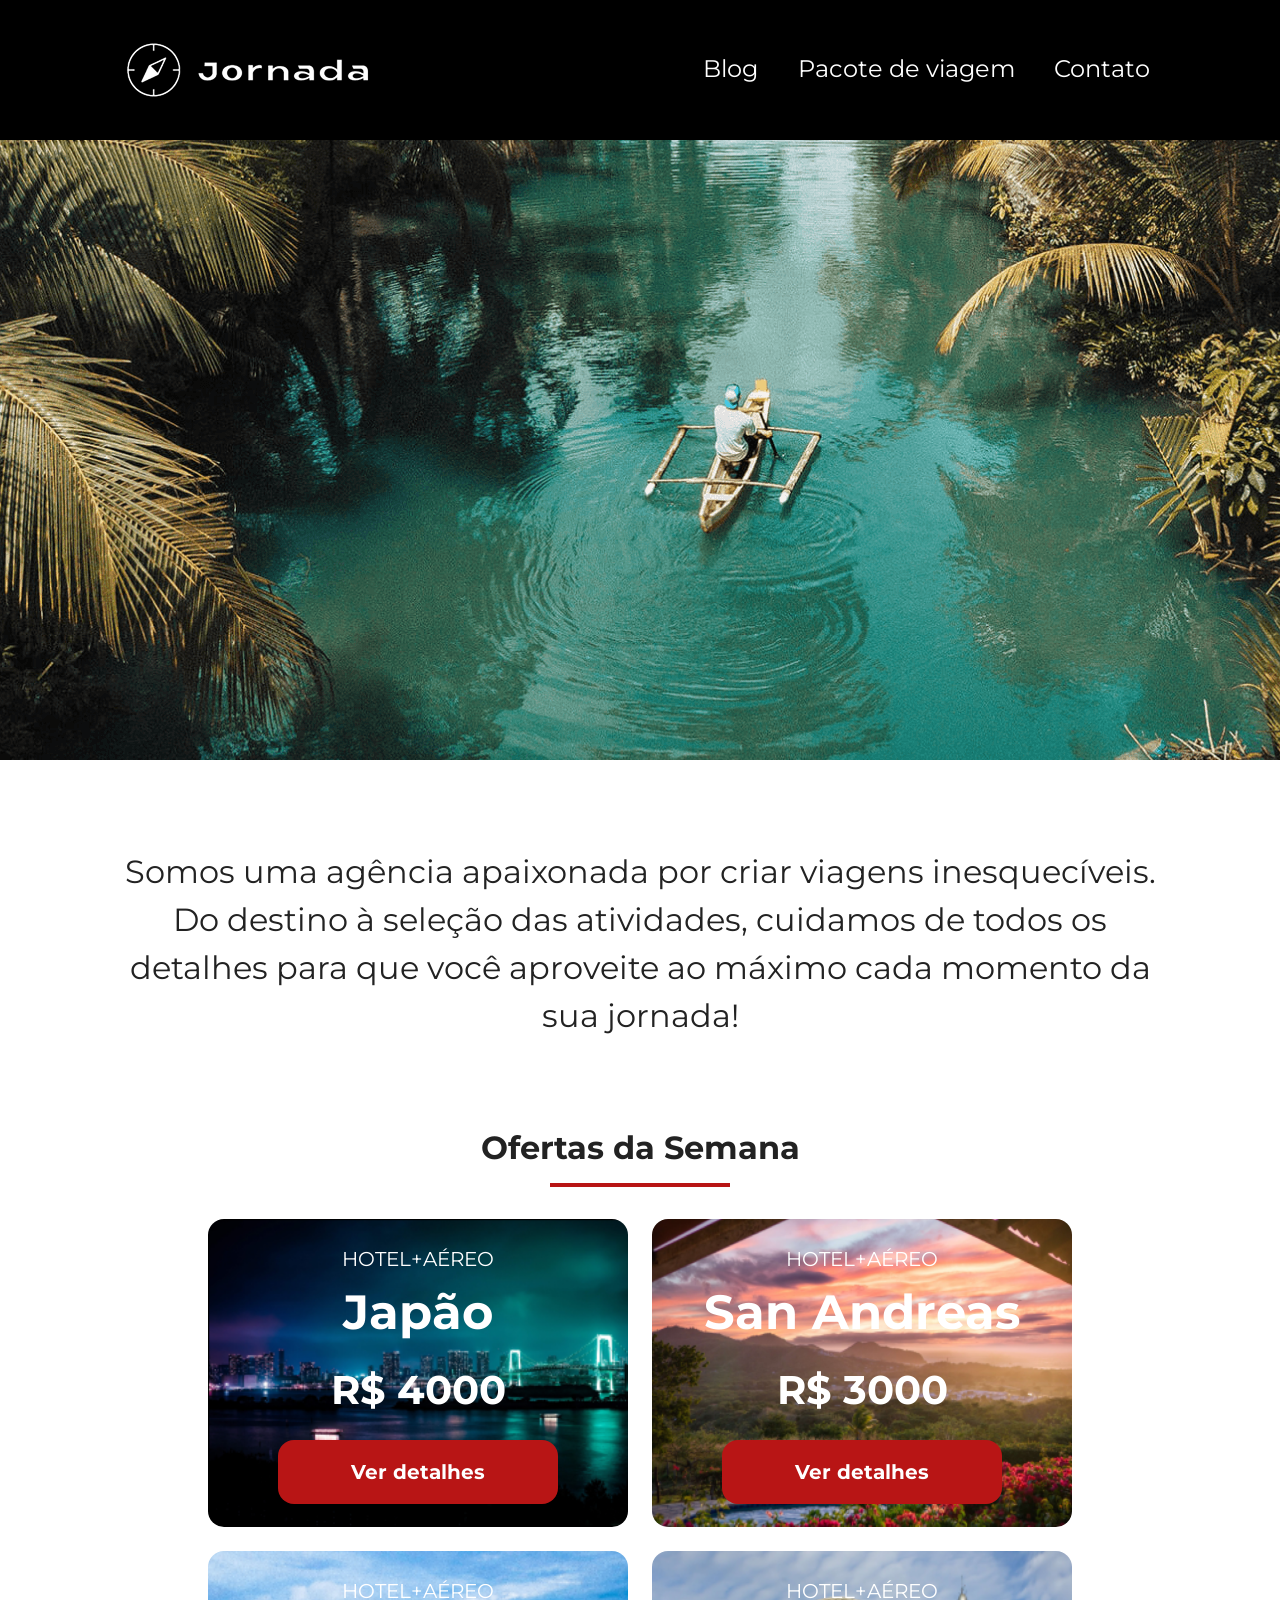
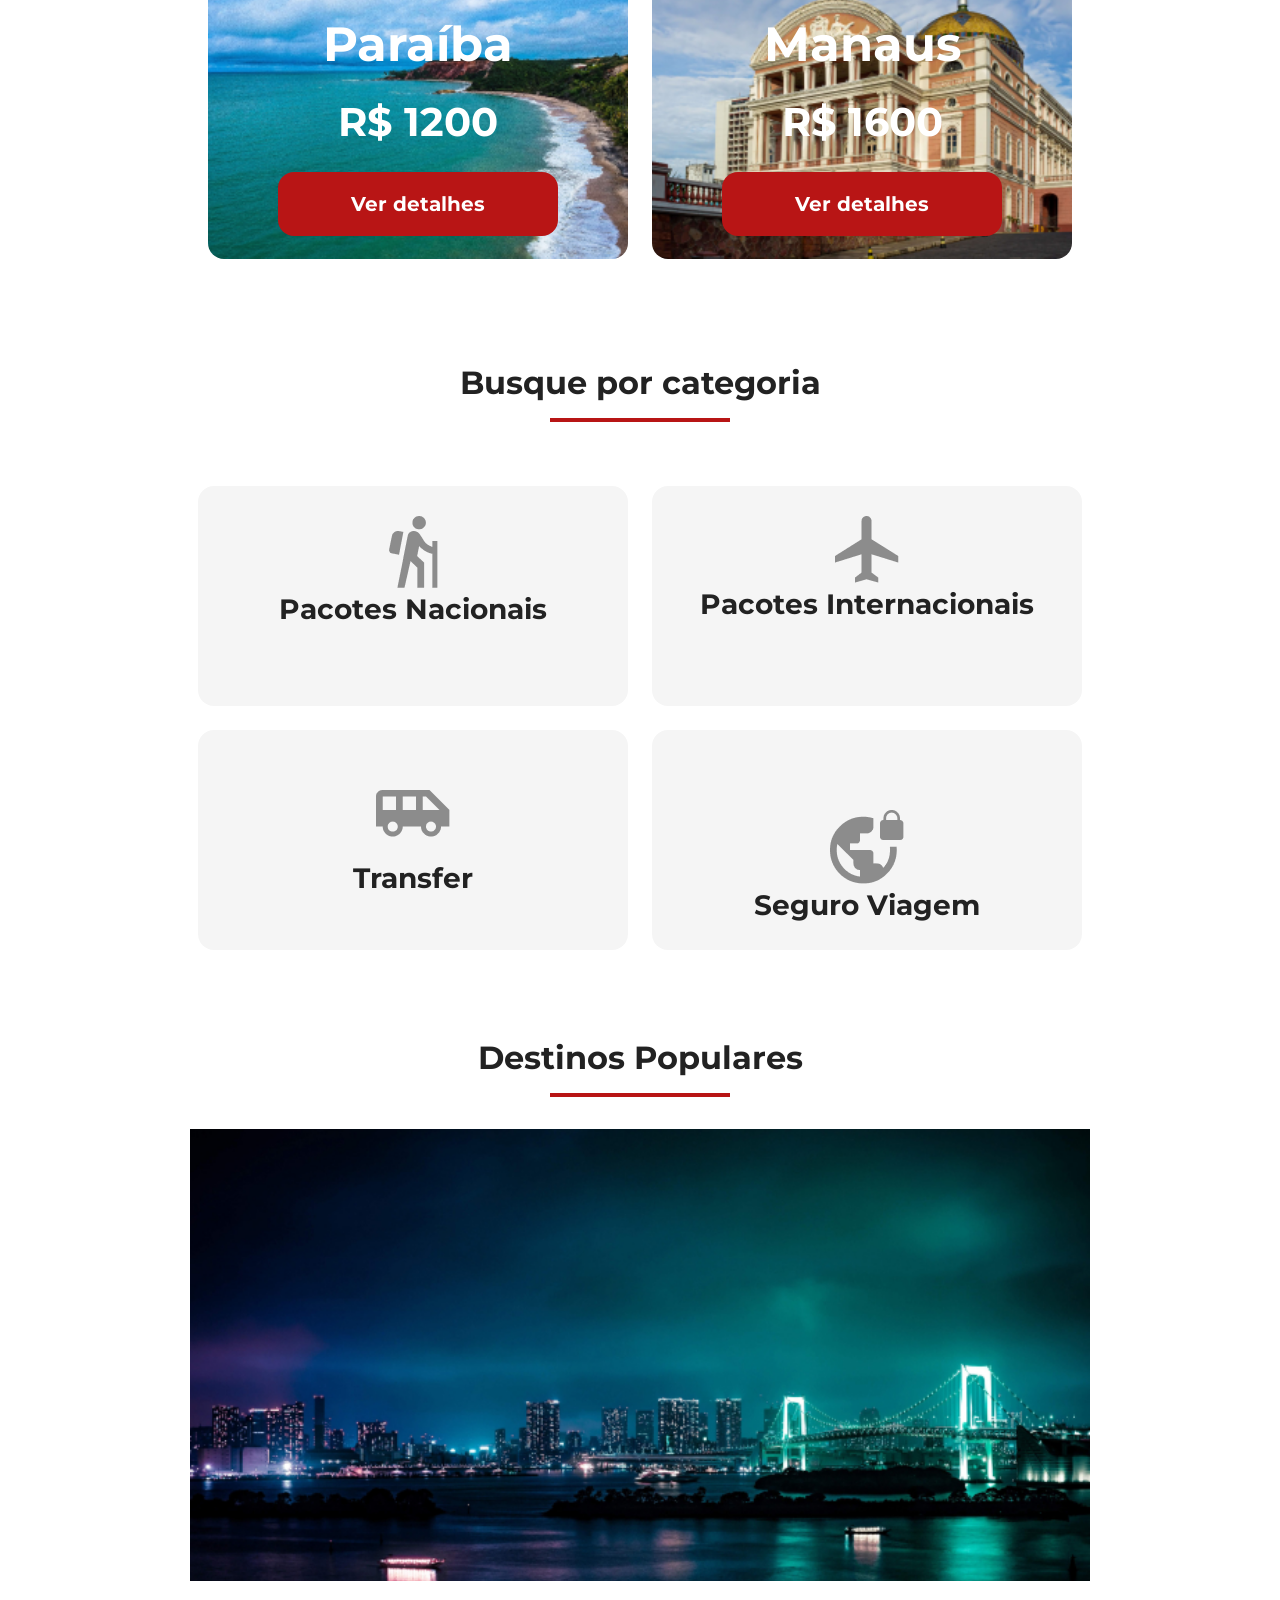
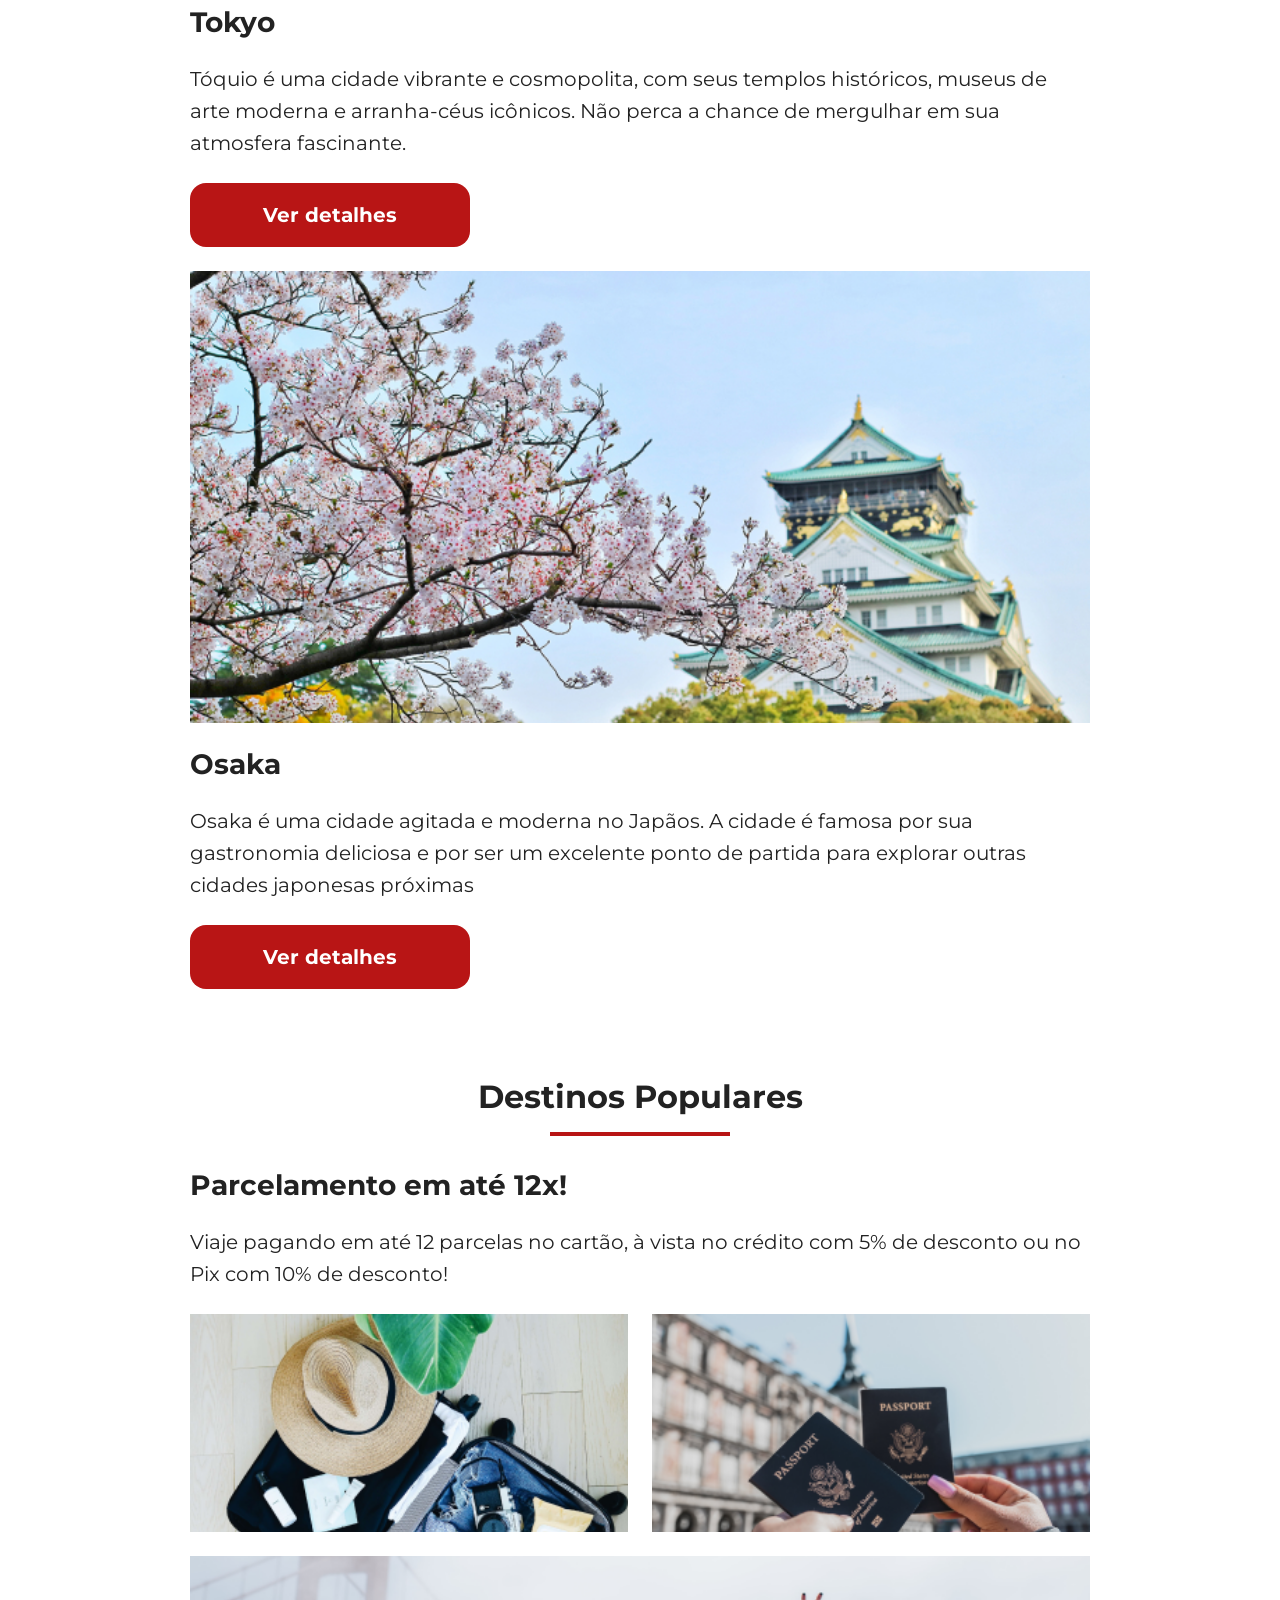
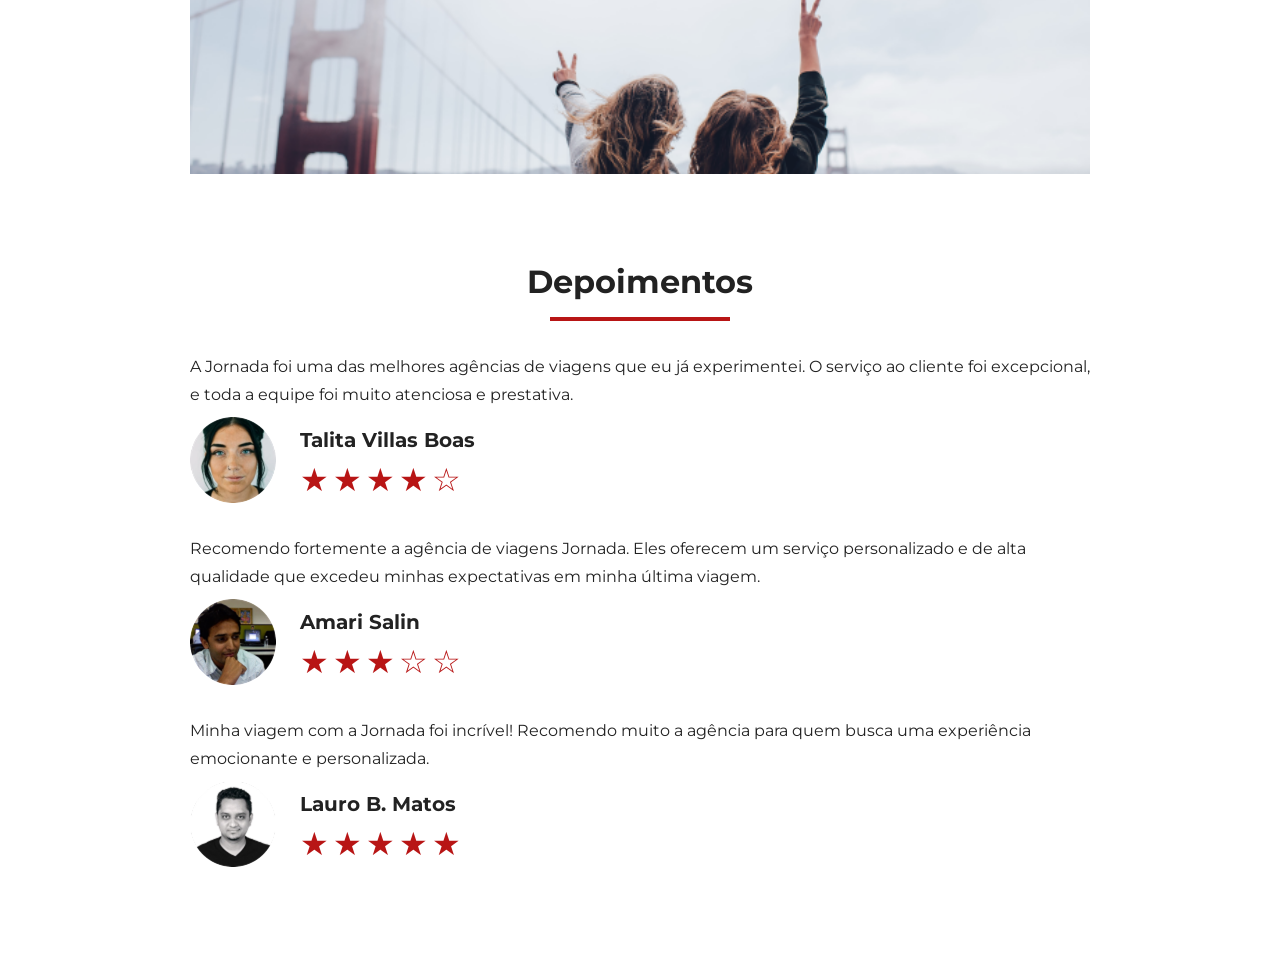
==== index.html @ f825db30 "Adiona estilos do depoimento no mobile" ====
<!doctype html>
<html lang="pt-BR">
  <head>
    <meta charset="UTF-8" />
    <meta name="viewport" content="width=device-width, initial-scale=1.0" />
    <link rel="stylesheet" href="./css/style.css" />
    <title>Jornada Viagens</title>
  </head>
  <body>
    <header class="main-header">
      <a class="logo" href="index.html" title="Voltar para pagina inicial">
        <img
          class="img-mobile"
          src="img/bussula_jornada_branca.png"
          alt="Bussula do logo Jornada Viagens na cor branca"
        />
        <img
          class="img-desktop"
          src="img/bussula-texto-jornada-branco.png"
          alt="Bussula do logo Jornada Viagens na cor branca"
        />
      </a>
      <div class="navigation-menu">
        <label for="menu">
          <img src="img/menu.png" alt="Menu" />
        </label>
        <input type="checkbox" id="menu" hidden />
        <nav>
          <ul class="list-links">
            <li>
              <a href="blog.html" target="_blank" title="Acessar Blog">Blog</a>
            </li>
            <li>
              <a
                href="pacotes.html"
                target="_blank"
                title="Acessar Pacotes de viagem"
                >Pacote de viagem</a
              >
            </li>
            <li>
              <a href="contato.html" target="_blank" title="Acessar Contato"
                >Contato</a
              >
            </li>
          </ul>
        </nav>
      </div>
    </header>
    <section class="hero">
      <div class="hero-img"></div>
      <h2>
        Somos uma agência apaixonada por criar viagens inesquecíveis. Do destino
        à seleção das atividades, cuidamos de todos os detalhes para que você
        aproveite ao máximo cada momento da sua jornada!
      </h2>
    </section>
    <section class="offers">
      <div class="section-title">
        <h2>Ofertas da Semana</h2>
        <hr />
      </div>
      <div class="offers-cards">
        <article class="card japao">
          <header>
            <p class="content-text">HOTEL+AÉREO</p>
            <h3 class="content-title">
              Japão <br />
              <span>R$ 4000</span>
            </h3>
          </header>
          <footer>
            <a href="#" class="button">Ver detalhes</a>
          </footer>
        </article>
        <article class="card san-andreas">
          <header>
            <p class="content-text">HOTEL+AÉREO</p>
            <h3 class="content-title">
              San Andreas <br />
              <span>R$ 3000</span>
            </h3>
          </header>
          <footer>
            <a href="#" class="button">Ver detalhes</a>
          </footer>
        </article>
        <article class="card paraiba">
          <header>
            <p class="content-text">HOTEL+AÉREO</p>
            <h3 class="content-title">
              Paraíba <br />
              <span>R$ 1200</span>
            </h3>
          </header>
          <footer>
            <a href="#" class="button">Ver detalhes</a>
          </footer>
        </article>
        <article class="card manaus">
          <header>
            <p class="content-text">HOTEL+AÉREO</p>
            <h3 class="content-title">
              Manaus <br />
              <span>R$ 1600</span>
            </h3>
          </header>
          <footer>
            <a href="#" class="button">Ver detalhes</a>
          </footer>
        </article>
      </div>
    </section>
    <section class="search-cards">
      <div class="section-title">
        <h2>Busque por categoria</h2>
        <hr />
      </div>
      <div class="categories-cards">
        <a
          class="card"
          href="#"
          target="_blank"
          title="Busque pela categoria Pacotes Nacionais"
        >
          <img
            src="img/icone-pacotes-nacionais.png"
            alt="Icone cinza representando uma pessoa fazendo tracking"
          />
          <h3 class="content-title">Pacotes Nacionais</h3>
        </a>
        <a
          class="card"
          href="#"
          target="_blank"
          title="Busque pela categoria Pacotes Internacionais"
        >
          <img
            src="img/icone-pacotes-internacionais.png"
            alt="Icone cinza representando um avião"
          />
          <h3 class="content-title">Pacotes Internacionais</h3>
        </a>
        <a
          class="card single-line transfer"
          href="#"
          target="_blank"
          title="Busque pela categoria transfer"
        >
          <img
            src="img/icone-transfer.png"
            alt="Icone cinza representando uma van"
          />
          <h3 class="content-title">Transfer</h3>
        </a>
        <a
          class="card single-line"
          href="#"
          target="_blank"
          title="Busque pela categoria Seguro Viagem"
        >
          <img
            src="img/icone-seguro-viagem.png"
            alt="Icone cinza representando um globo e um cadeado"
          />
          <h3 class="content-title">Seguro Viagem</h3>
        </a>
      </div>
    </section>
    <section class="popular-destiny">
      <div class="section-title">
        <h2>Destinos Populares</h2>
        <hr />
      </div>
      <div class="popular-cards">
        <article class="destiny tokyo">
          <header>
            <div class="destiny-img"></div>
            <h4 class="content-title">Tokyo</h4>
          </header>
          <p class="content-text">
            Tóquio é uma cidade vibrante e cosmopolita, com seus templos
            históricos, museus de arte moderna e arranha-céus icônicos. Não
            perca a chance de mergulhar em sua atmosfera fascinante.
          </p>
          <footer>
            <a
              href="#"
              class="button"
              target="_blank"
              title="Veja mais detalhes dp destino Tokyo"
              >Ver detalhes</a
            >
          </footer>
        </article>
        <article class="destiny osaka">
          <header>
            <div class="destiny-img"></div>
            <h4 class="content-title">Osaka</h4>
          </header>
          <p class="content-text">
            Osaka é uma cidade agitada e moderna no Japãos. A cidade é famosa
            por sua gastronomia deliciosa e por ser um excelente ponto de
            partida para explorar outras cidades japonesas próximas
          </p>
          <footer>
            <a
              href="#"
              class="button"
              target="_blank"
              title="Veja mais detalhes dp destino Osaka"
              >Ver detalhes</a
            >
          </footer>
        </article>
      </div>
    </section>
    <section class="payments">
      <div class="section-title">
        <h2>Destinos Populares</h2>
        <hr />
      </div>
      <div class="content-container">
        <div class="text-content">
          <h3 class="content-title">Parcelamento em até 12x!</h3>
          <p class="content-text">
            Viaje pagando em até 12 parcelas no cartão, à vista no crédito com
            5% de desconto ou no Pix com 10% de desconto!
          </p>
        </div>
        <div class="image-content">
          <div class="image bag"></div>
          <div class="image passaport"></div>
          <div class="image people colspan-2"></div>
        </div>
      </div>
    </section>
    <section class="testimonials">
      <div class="section-title">
        <h2>Depoimentos</h2>
        <hr />
      </div>
      <div class="testimonial-container">
        <article>
          <header>
            <p>
              A Jornada foi uma das melhores agências de viagens que eu já
              experimentei. O serviço ao cliente foi excepcional, e toda a
              equipe foi muito atenciosa e prestativa.
            </p>
          </header>
          <footer>
            <img
              src="img/avatar-talita.png"
              alt="imagem de perfil da cliente Talita Villas Boas"
            />
            <div class="profile-content">
              <h4>Talita Villas Boas</h4>
              <div class="rating">
                <span class="star">★</span>
                <span class="star">★</span>
                <span class="star">★</span>
                <span class="star">★</span>
                <span class="star">☆</span>
              </div>
            </div>
          </footer>
        </article>
        <article>
          <header>
            <p>
              Recomendo fortemente a agência de viagens Jornada. Eles oferecem
              um serviço personalizado e de alta qualidade que excedeu minhas
              expectativas em minha última viagem.
            </p>
          </header>
          <footer>
            <img
              src="img/avatar-amari.png"
              alt="imagem de perfil da cliente Amari Salin"
            />
            <div class="profile-content">
              <h4>Amari Salin</h4>
              <div class="rating">
                <span class="star">★</span>
                <span class="star">★</span>
                <span class="star">★</span>
                <span class="star">☆</span>
                <span class="star">☆</span>
              </div>
            </div>
          </footer>
        </article>
        <article>
          <header>
            <p>
              Minha viagem com a Jornada foi incrível! Recomendo muito a agência
              para quem busca uma experiência emocionante e personalizada.
            </p>
          </header>
          <footer>
            <img
              src="img/avatar-lauro.png"
              alt="imagem de perfil da cliente Lauro B. Matos"
            />
            <div class="profile-content">
              <h4>Lauro B. Matos</h4>
              <div class="rating">
                <span class="star">★</span>
                <span class="star">★</span>
                <span class="star">★</span>
                <span class="star">★</span>
                <span class="star">★</span>
              </div>
            </div>
          </footer>
        </article>
      </div>
    </section>
  </body>
</html>
---- css/style.css ----
@import url(global.css);
@import url(header.css);
@import url(hero.css);
@import url(offers.css);
@import url(search.css);
@import url(popular.css);
@import url(payments.css);
@import url(testimonials.css);
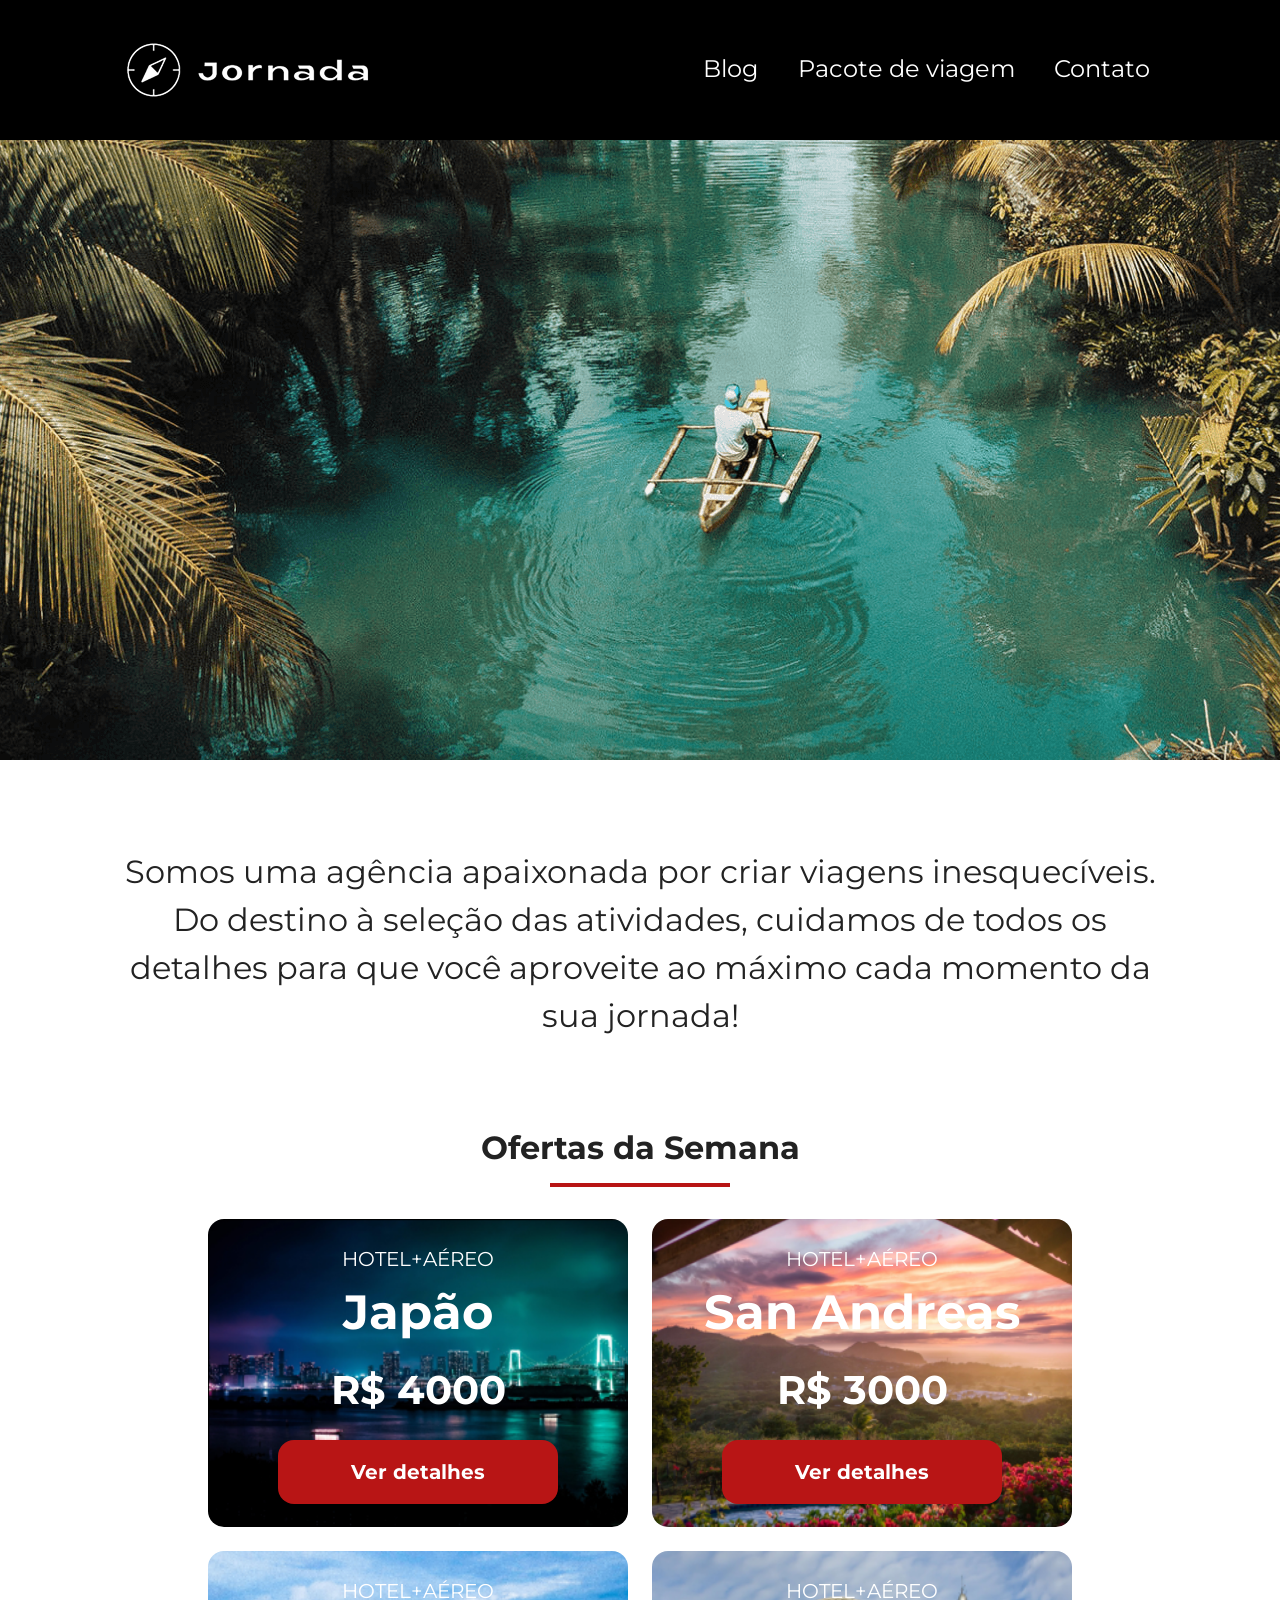
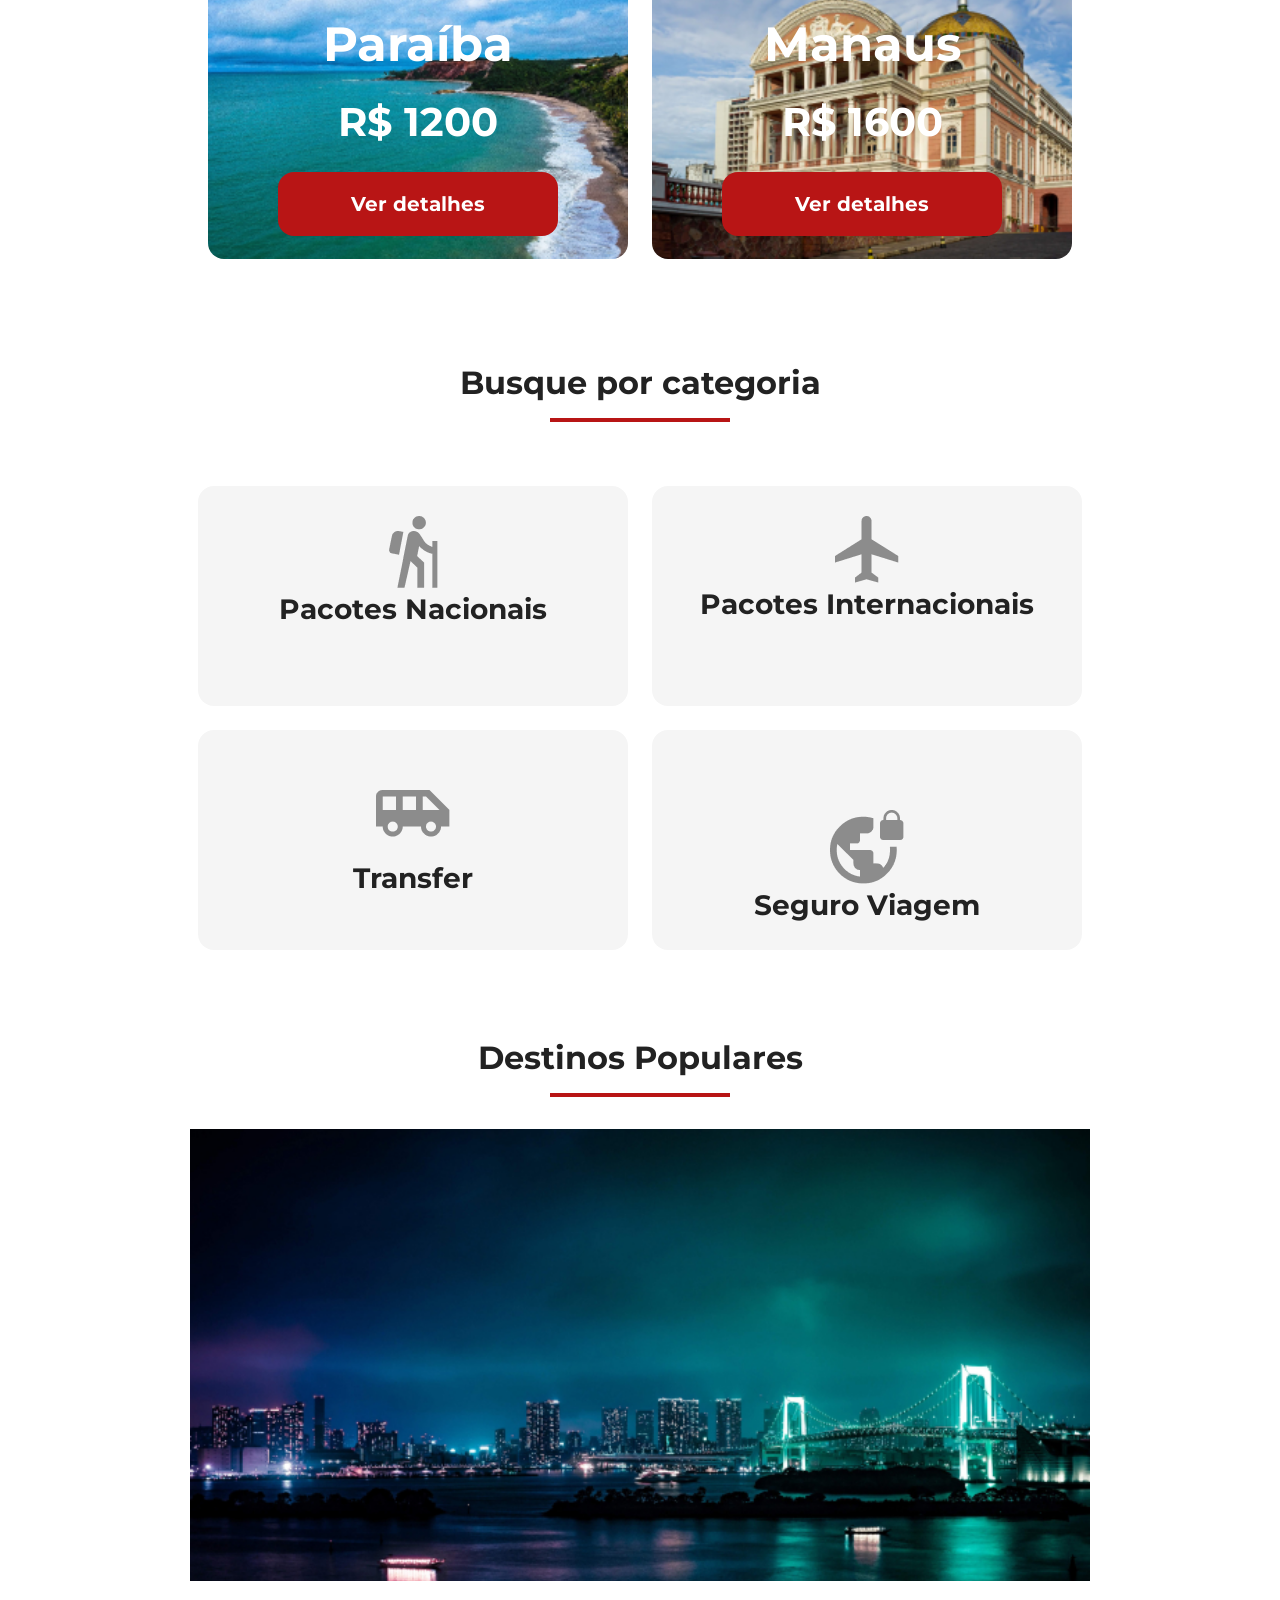
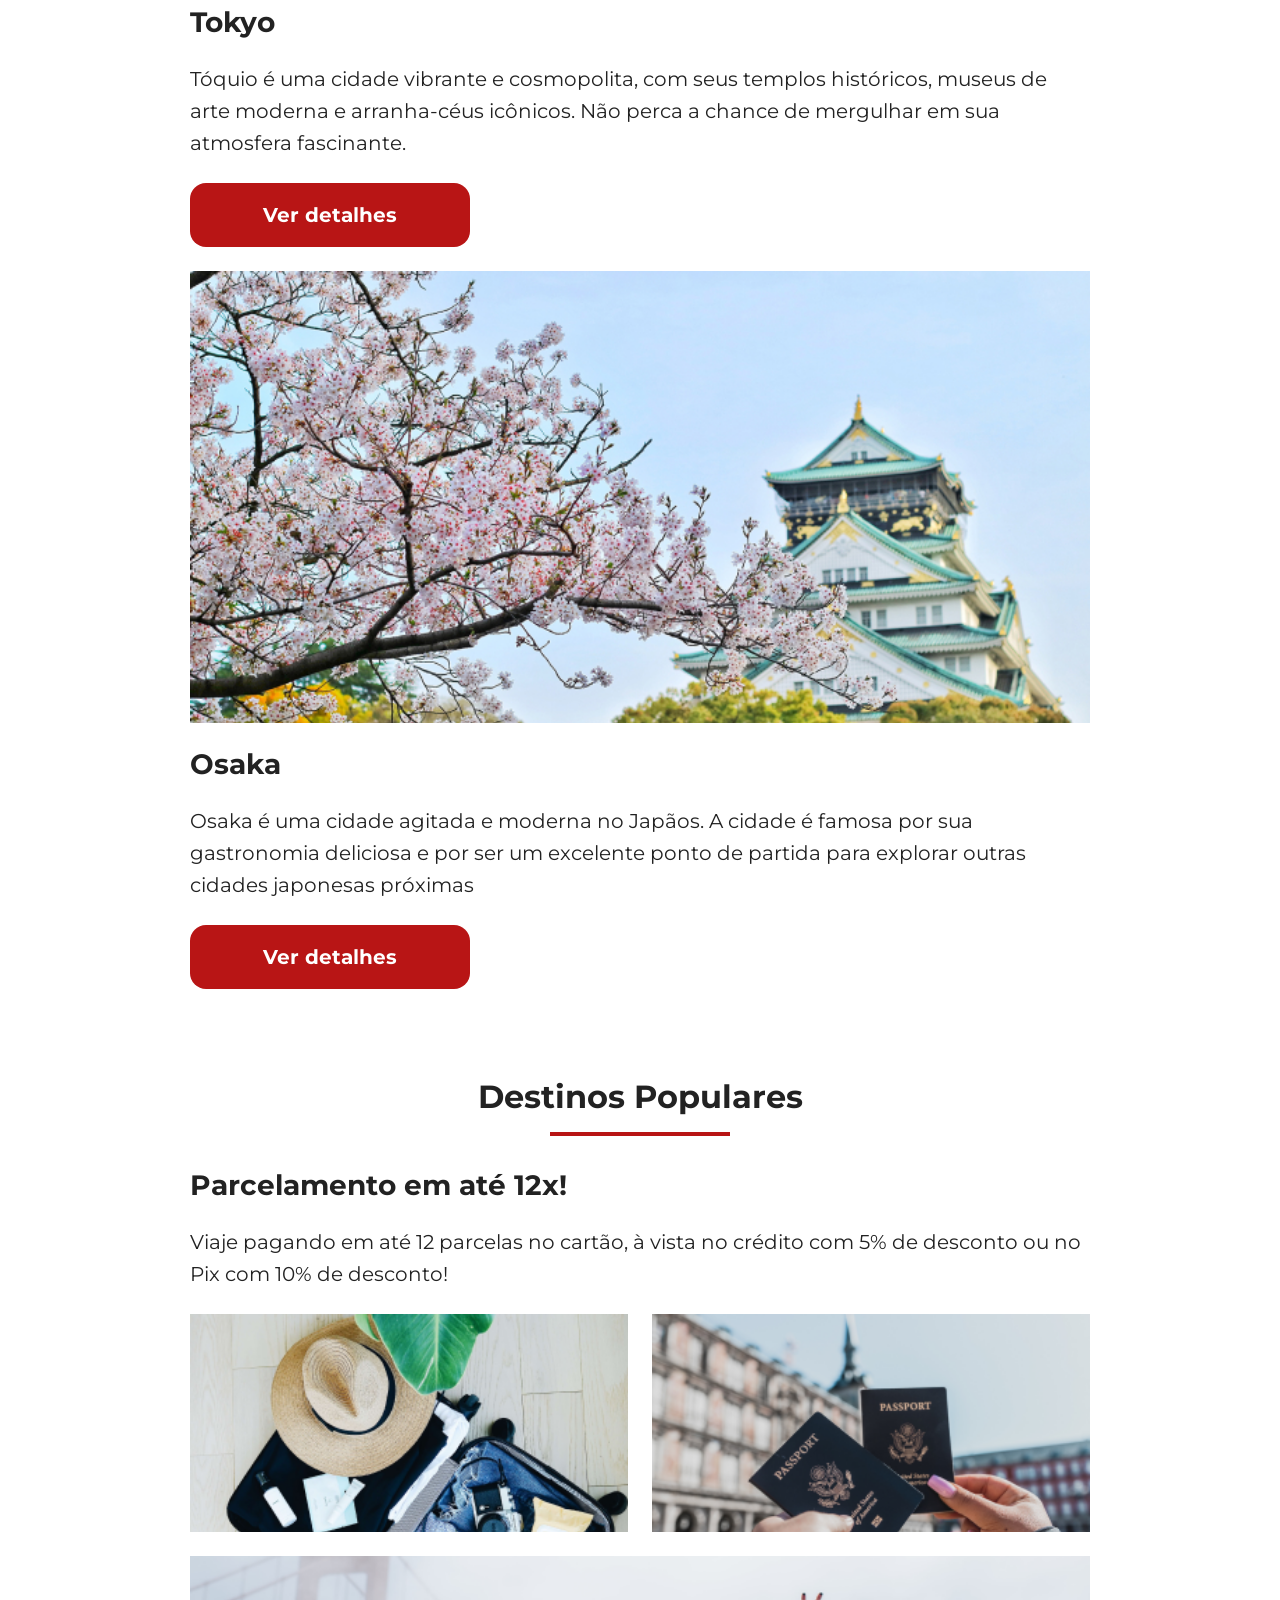
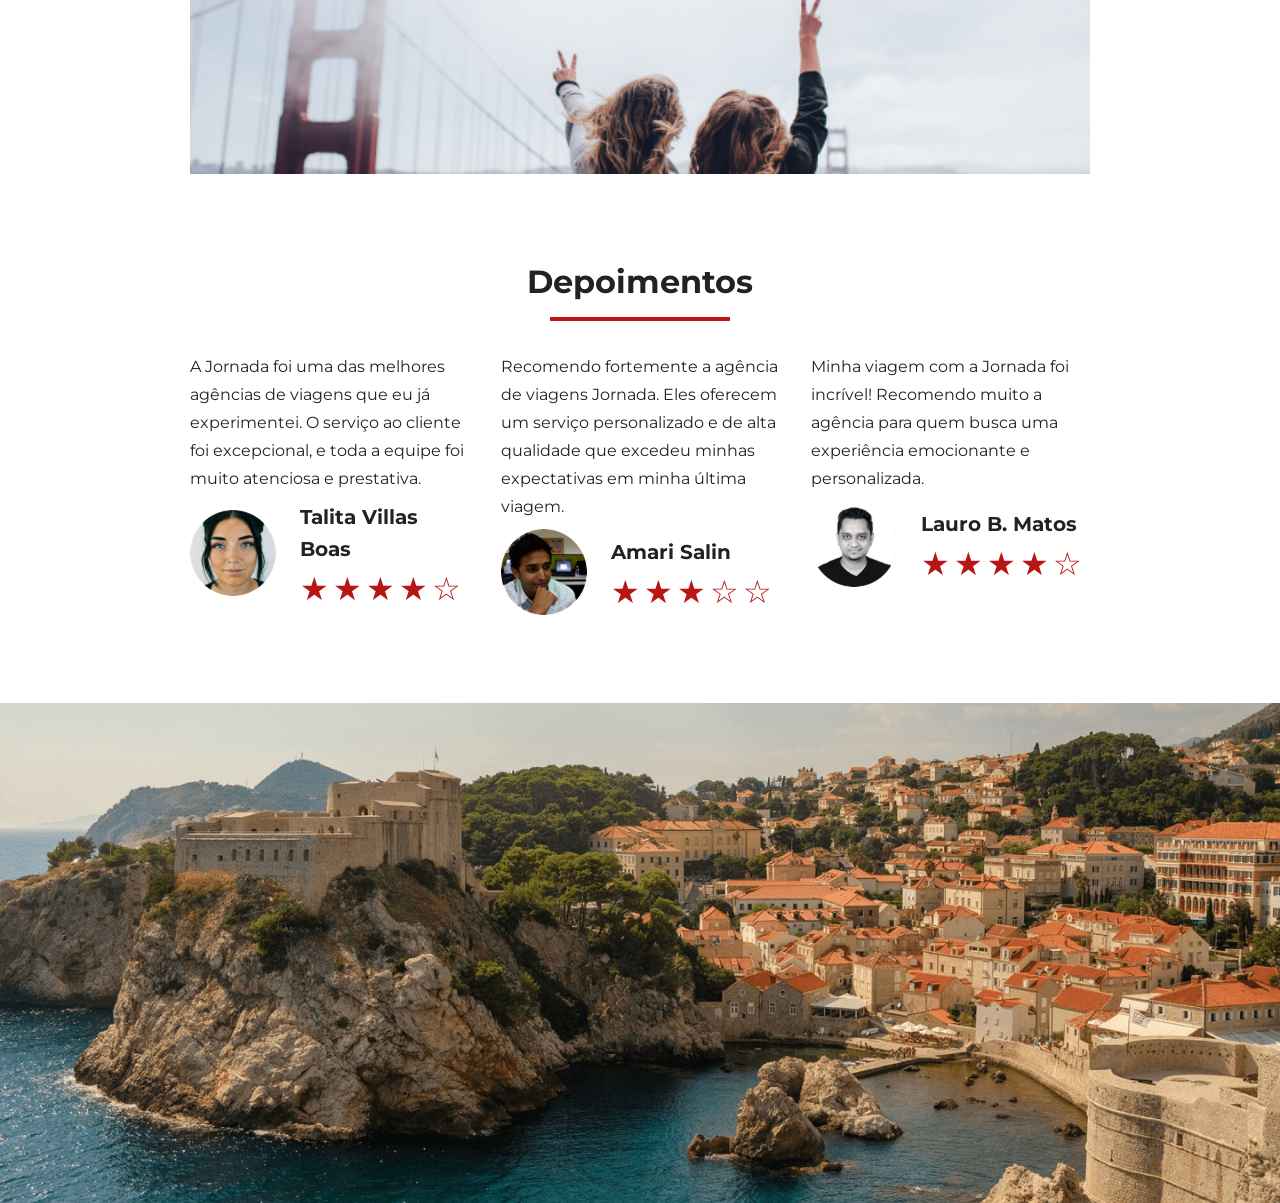
==== commit 536878a7: "Adiciona e configura imagem do hero do footer" ====
--- a/index.html
+++ b/index.html
@@ -310,12 +310,15 @@
                 <span class="star">★</span>
                 <span class="star">★</span>
                 <span class="star">★</span>
-                <span class="star">★</span>
+                <span class="star">☆</span>
               </div>
             </div>
           </footer>
         </article>
       </div>
     </section>
+    <section class="bottom-hero">
+      <div class="hero-img"></div>
+    </section>
   </body>
 </html>
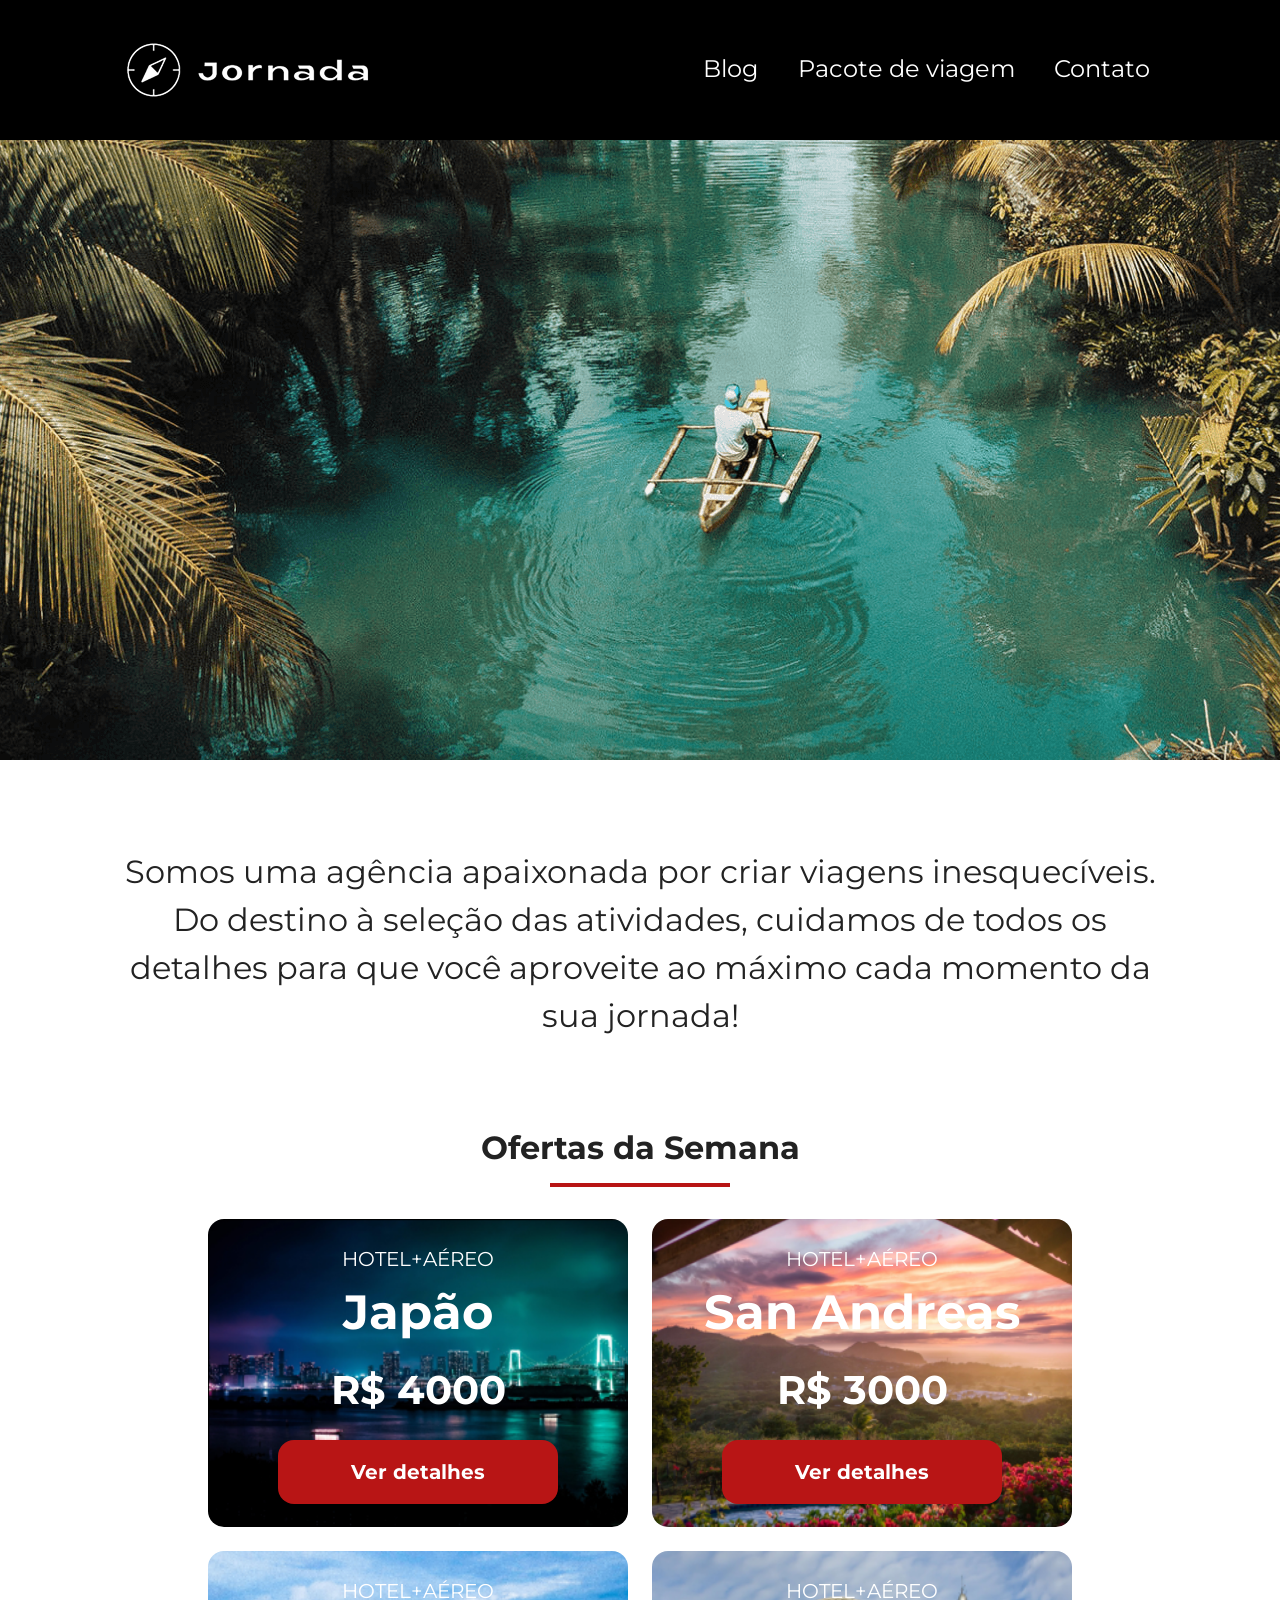
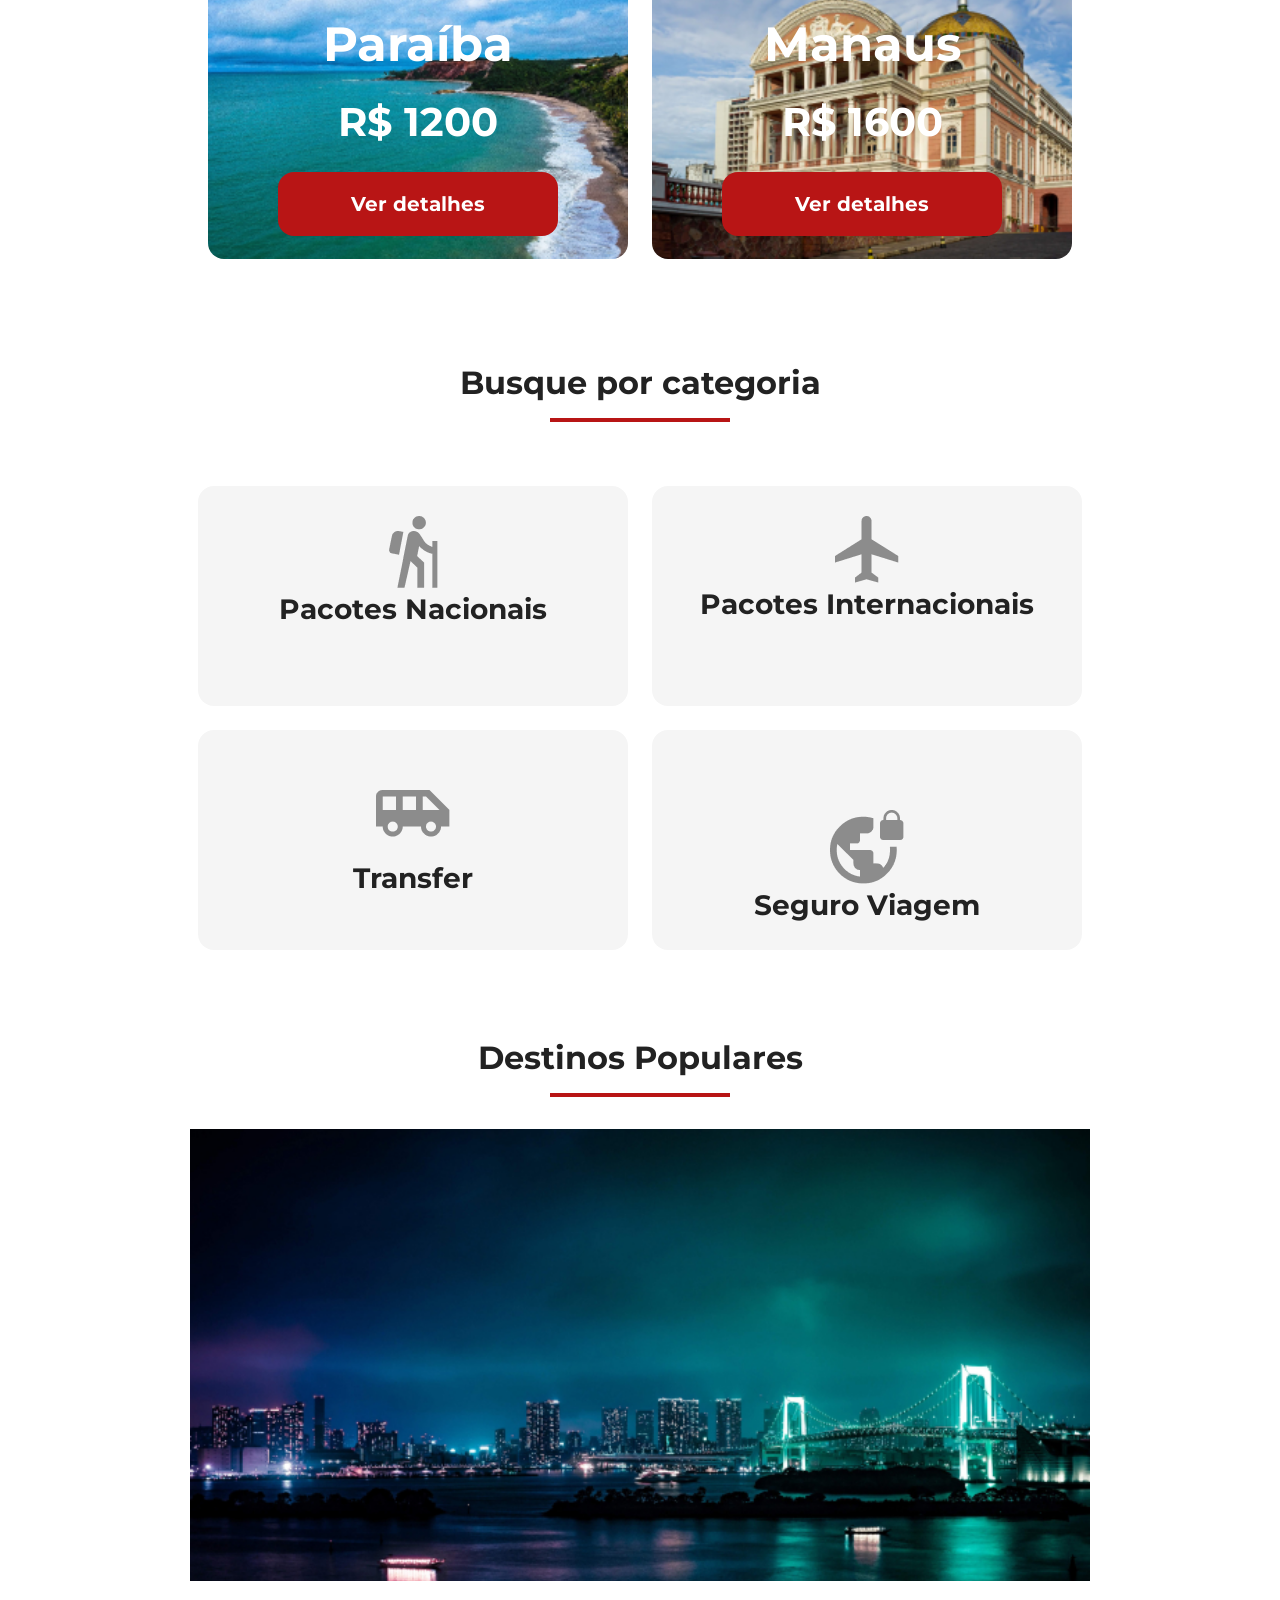
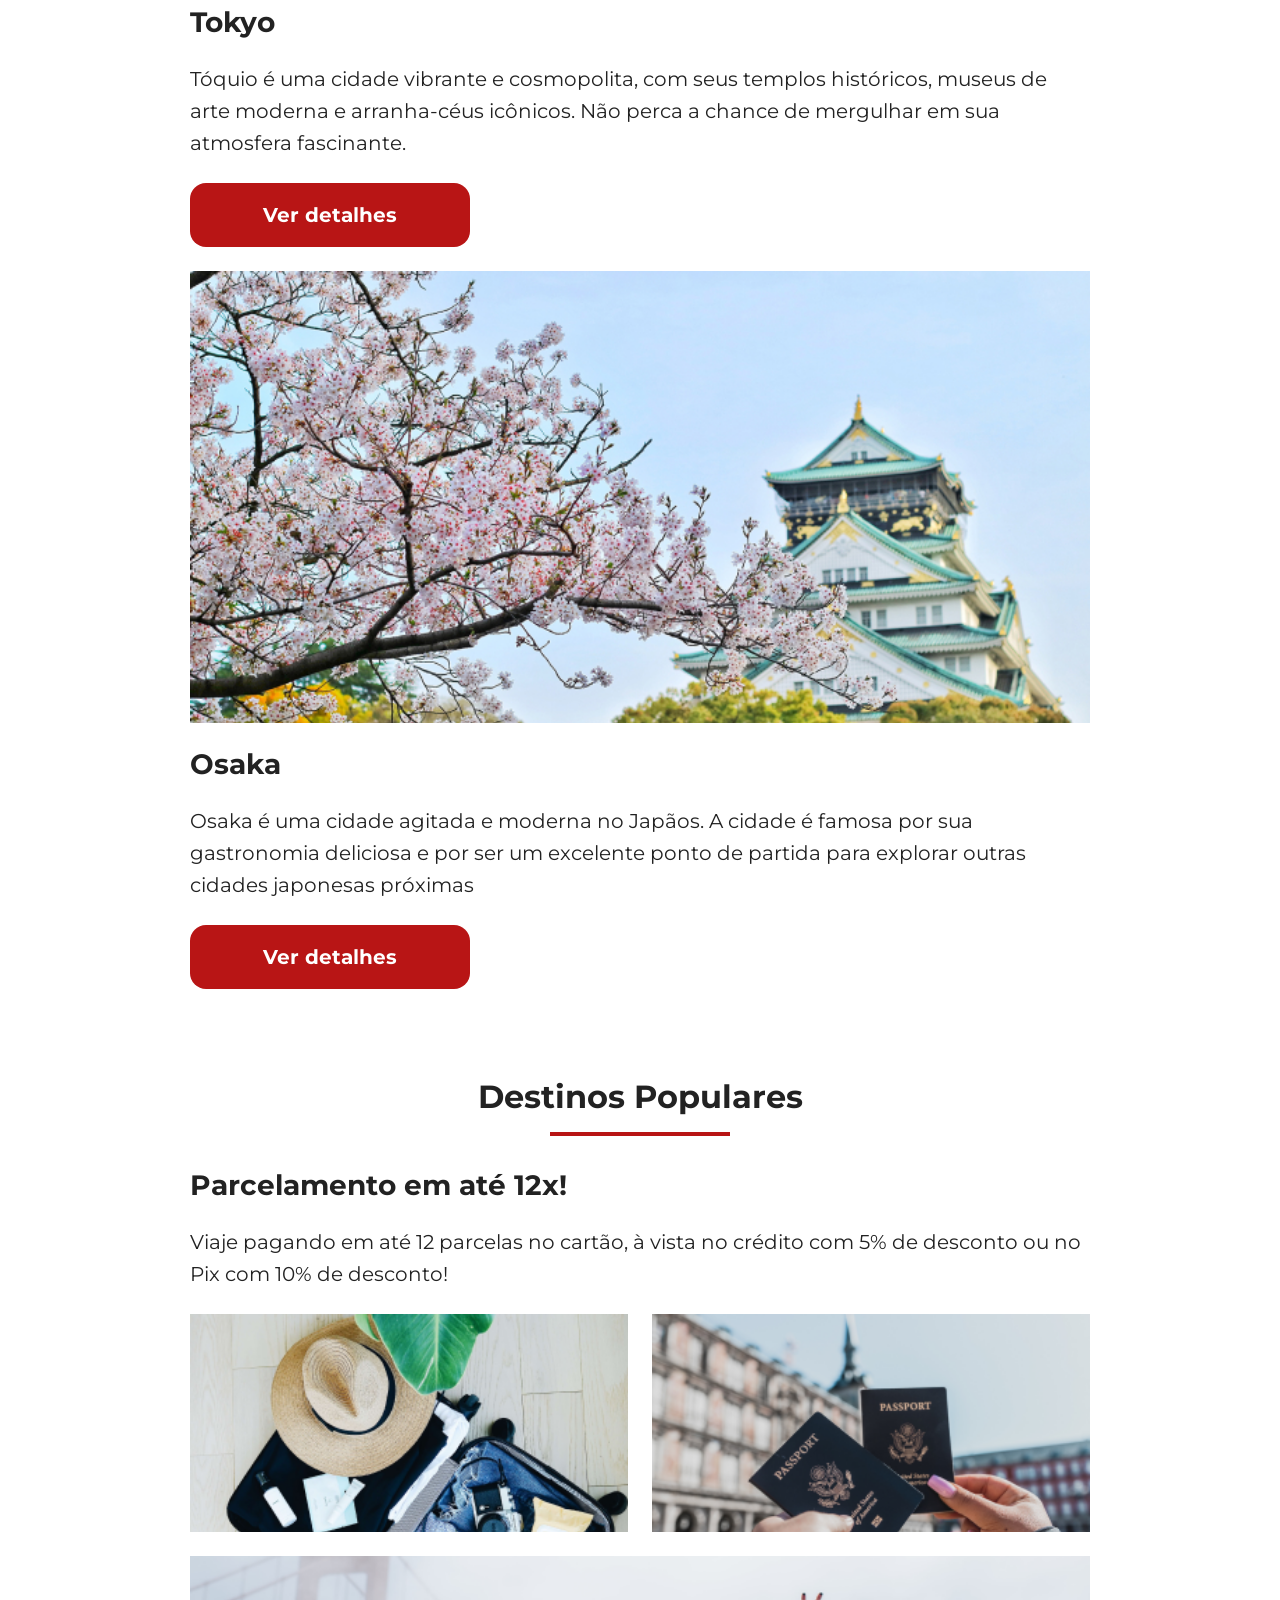
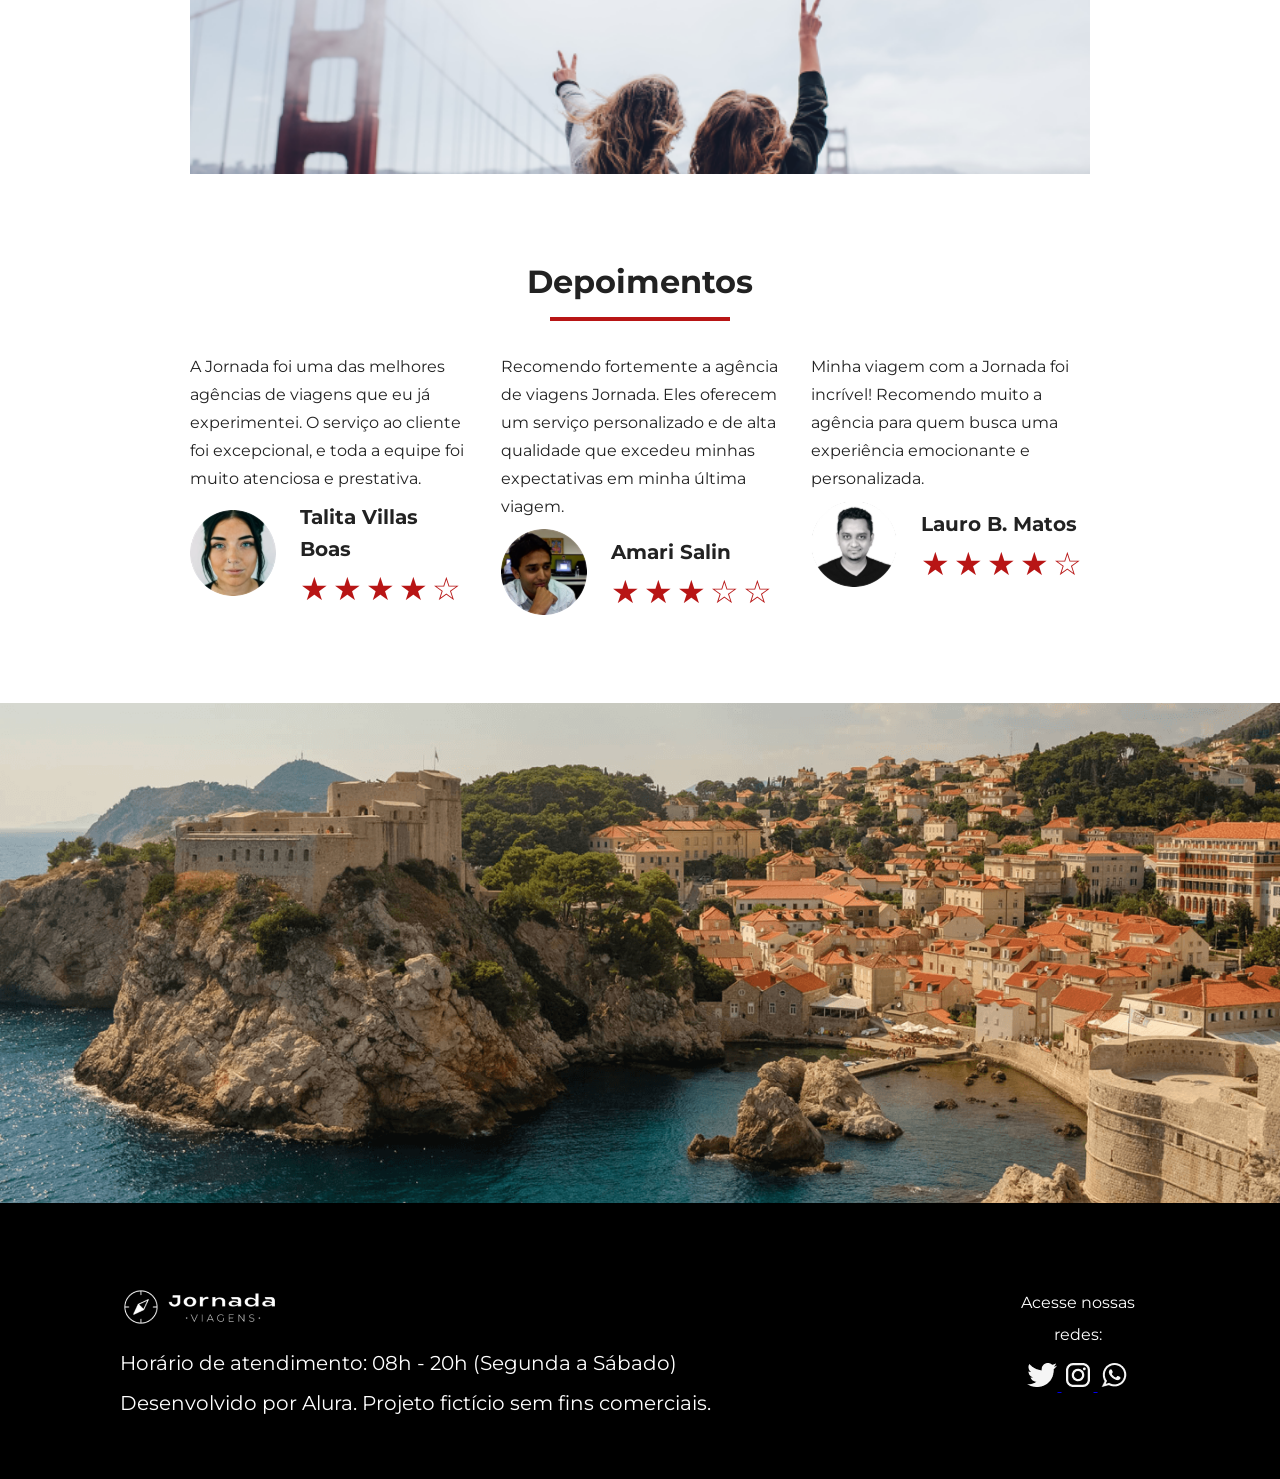
==== commit eff649be: "Configura footer" ====
--- a/index.html
+++ b/index.html
@@ -320,5 +320,35 @@
     <section class="bottom-hero">
       <div class="hero-img"></div>
     </section>
+    <footer class="main-footer">
+      <div class="footer-content">
+        <img
+          src="img/logo-footer.png"
+          alt="Logo do site jornada viagens com o nome"
+        />
+        <p>Horário de atendimento: 08h - 20h (Segunda a Sábado)</p>
+        <p>Desenvolvido por Alura. Projeto fictício sem fins comerciais.</p>
+      </div>
+      <div class="footer-social">
+        <p>Acesse nossas redes:</p>
+        <a href="#" target="_blank" title="Acesse o Twitter do Jornada Viagens">
+          <img src="img/img-twiter.png" alt="Icone do twitter" />
+        </a>
+        <a
+          href="#"
+          target="_blank"
+          title="Acesse o Instagram do Jornada Viagens"
+        >
+          <img src="img/img-instragam.png" alt="Icone instragram" />
+        </a>
+        <a
+          href="#"
+          target="_blank"
+          title="Acesse o Whatsapp do Jornada Viagens"
+        >
+          <img src="img/img-whatsapp.png" alt="Icone do whatsapp" />
+        </a>
+      </div>
+    </footer>
   </body>
 </html>
--- a/css/style.css
+++ b/css/style.css
@@ -6,3 +6,4 @@
 @import url(popular.css);
 @import url(payments.css);
 @import url(testimonials.css);
+@import url(footer.css);
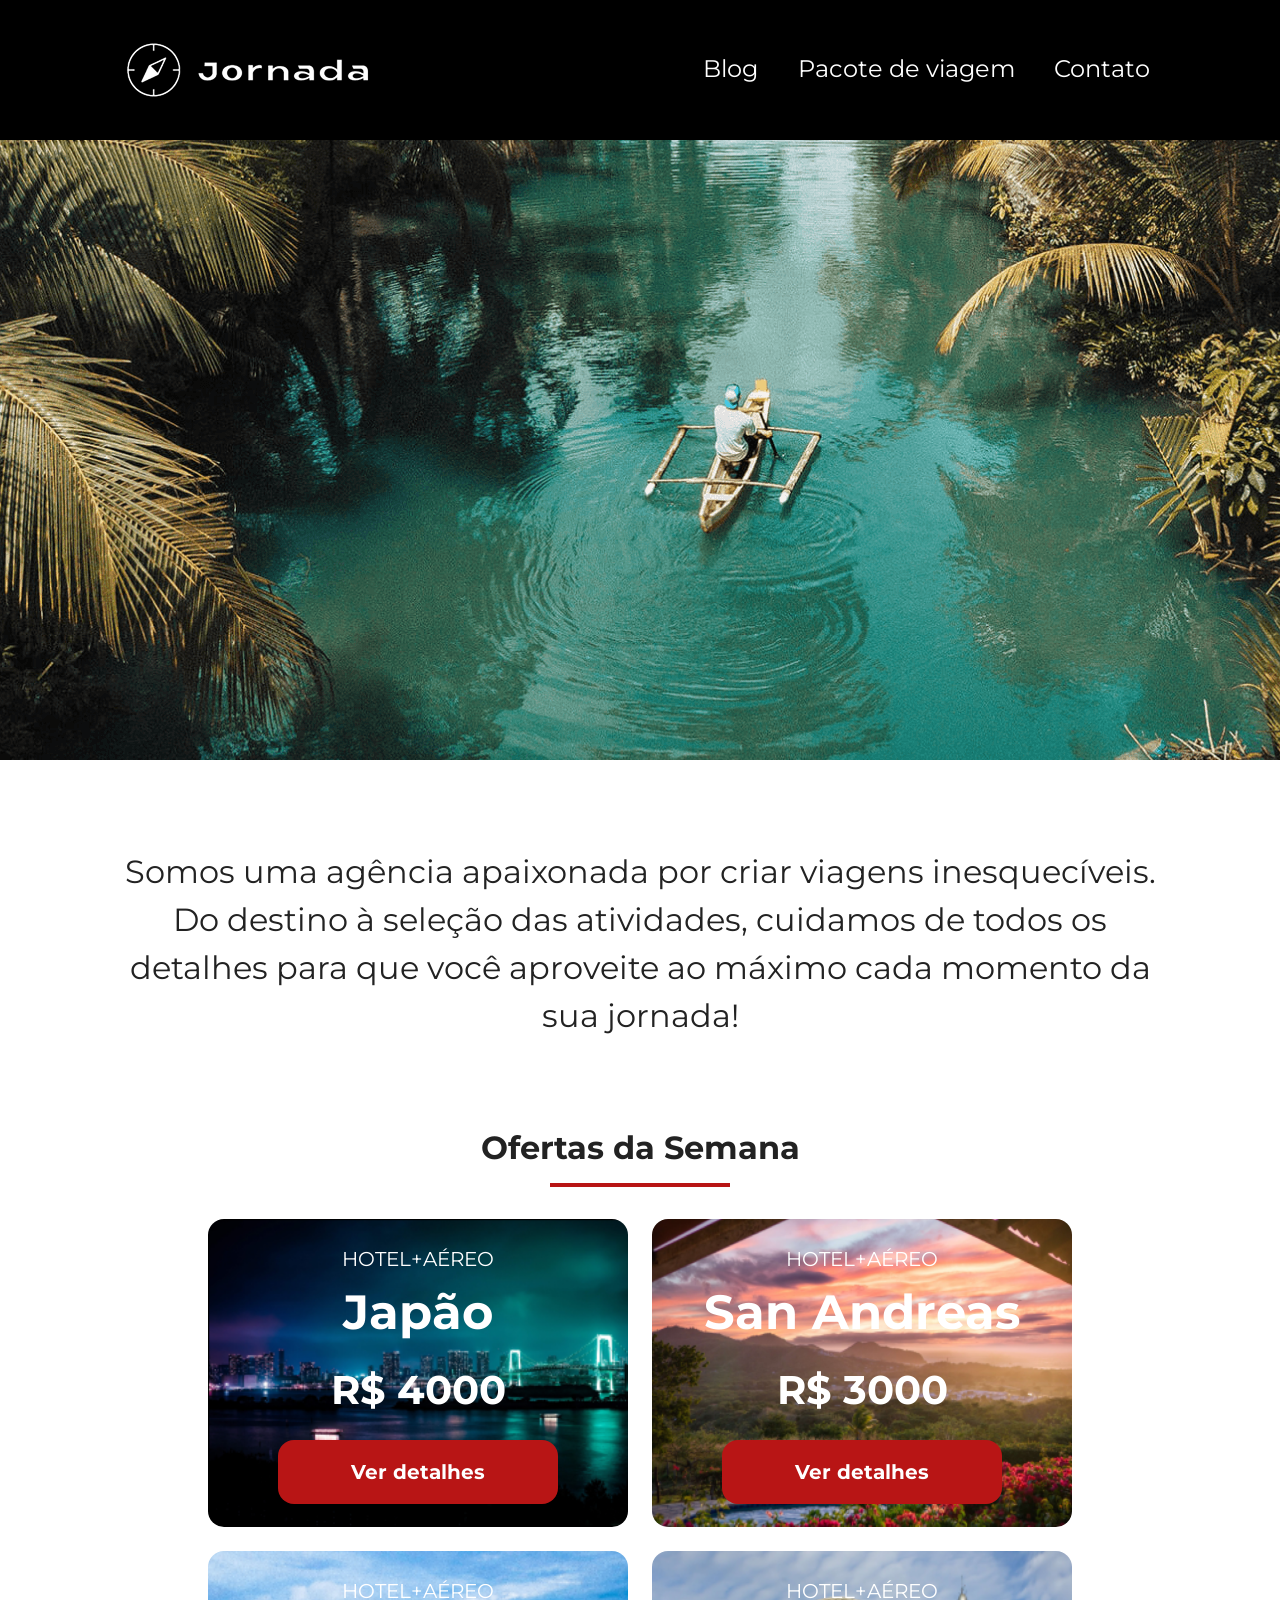
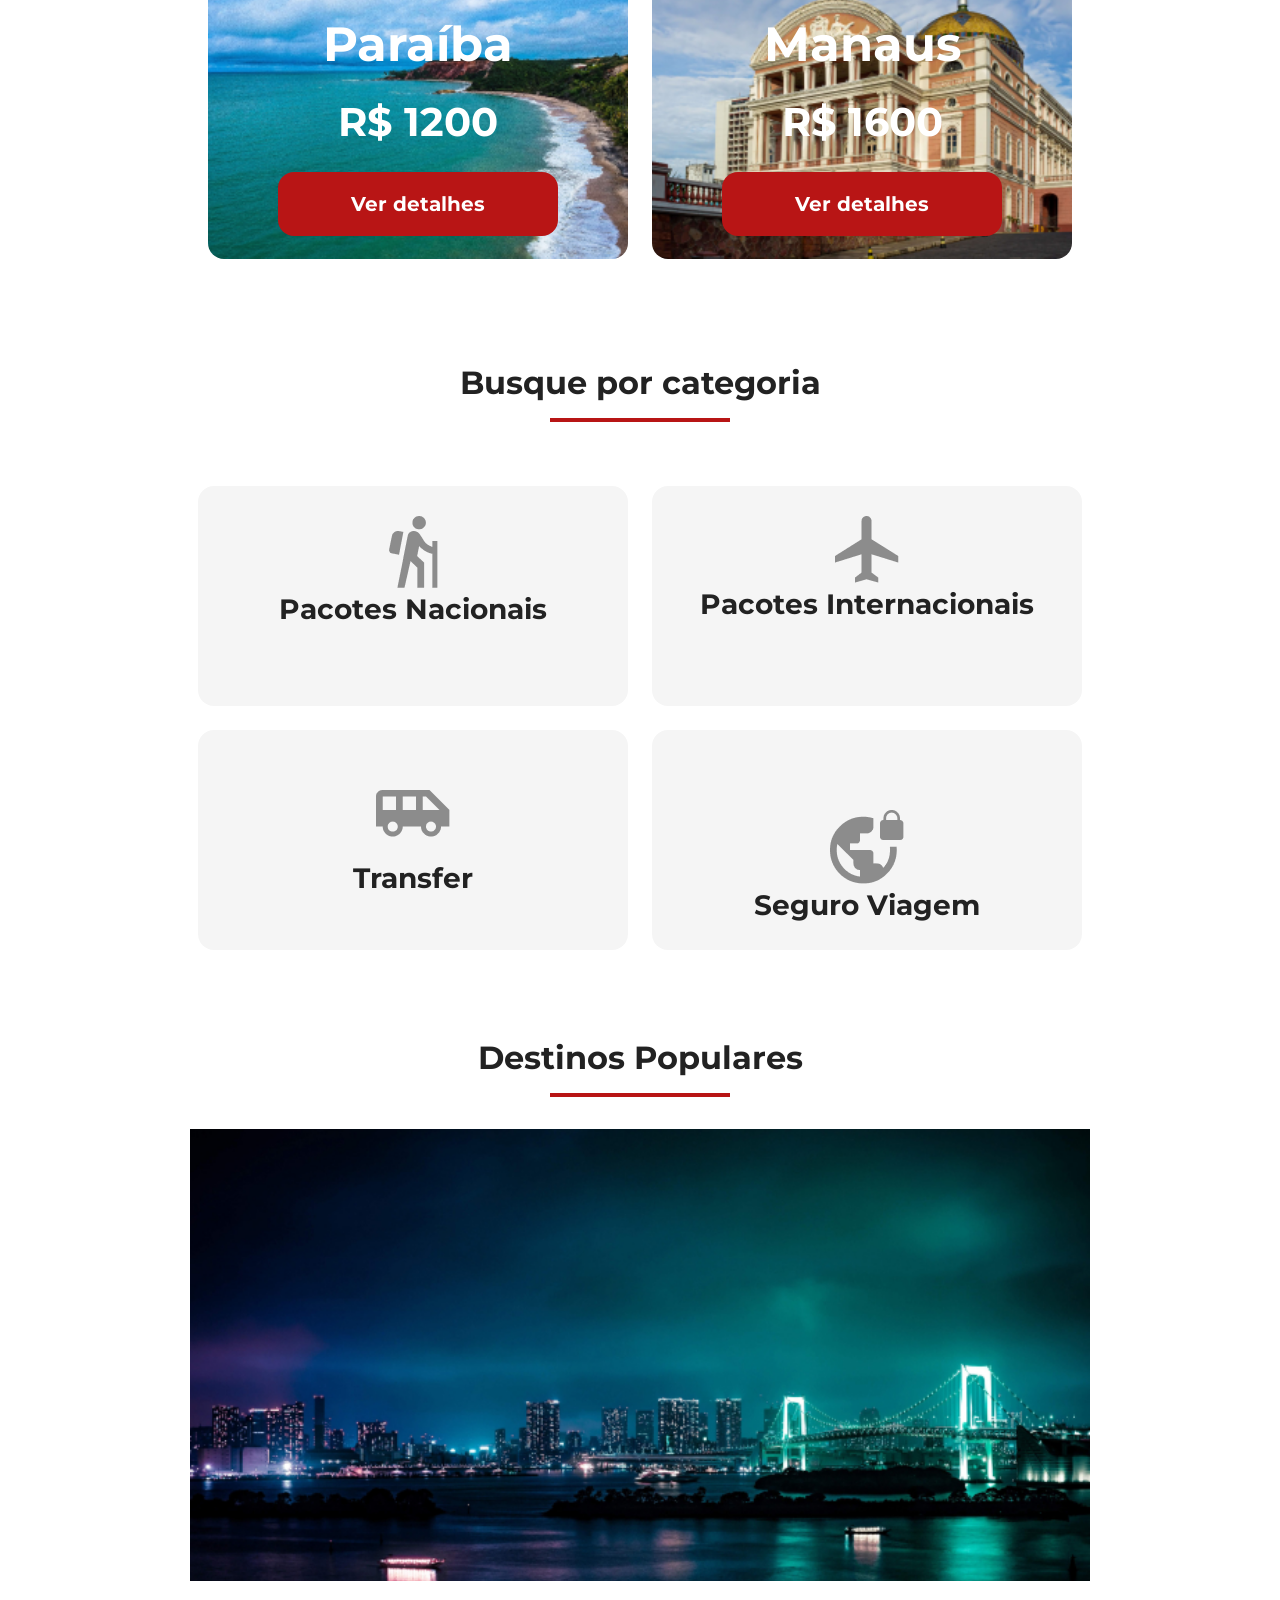
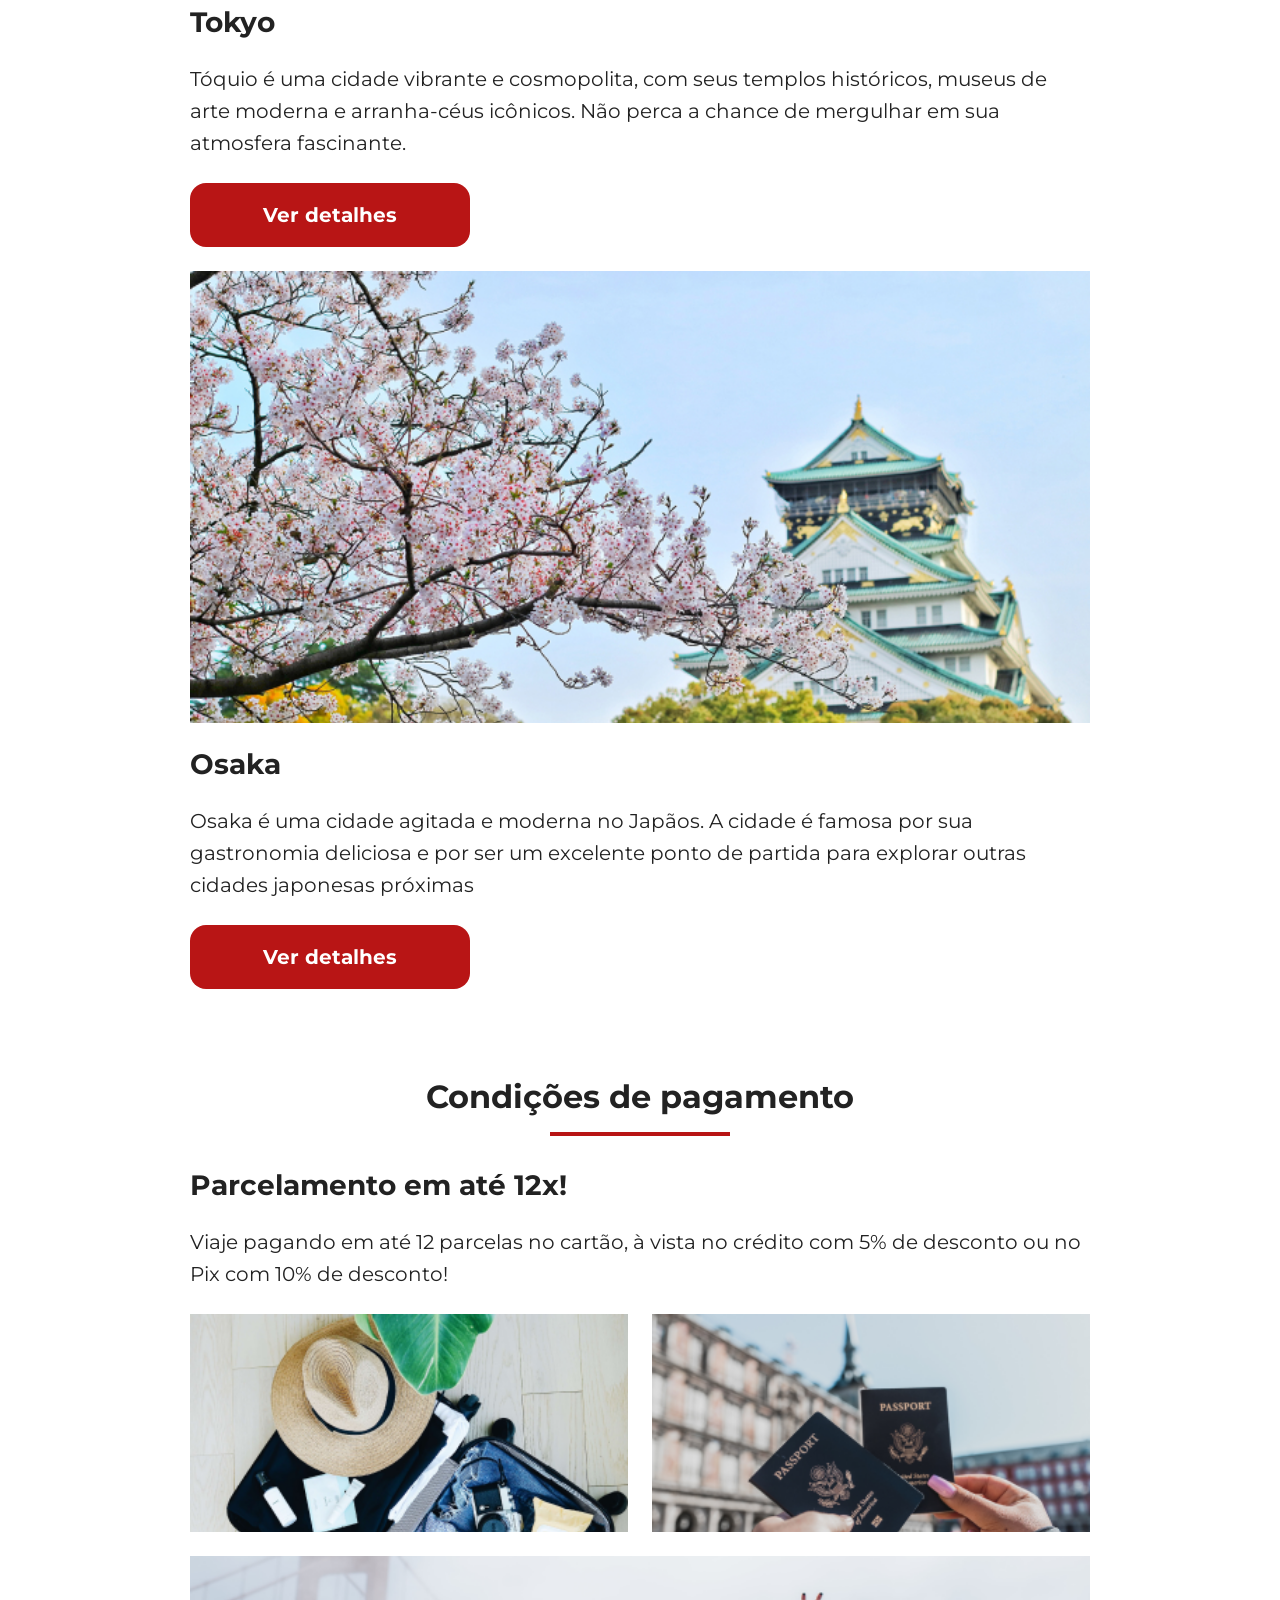
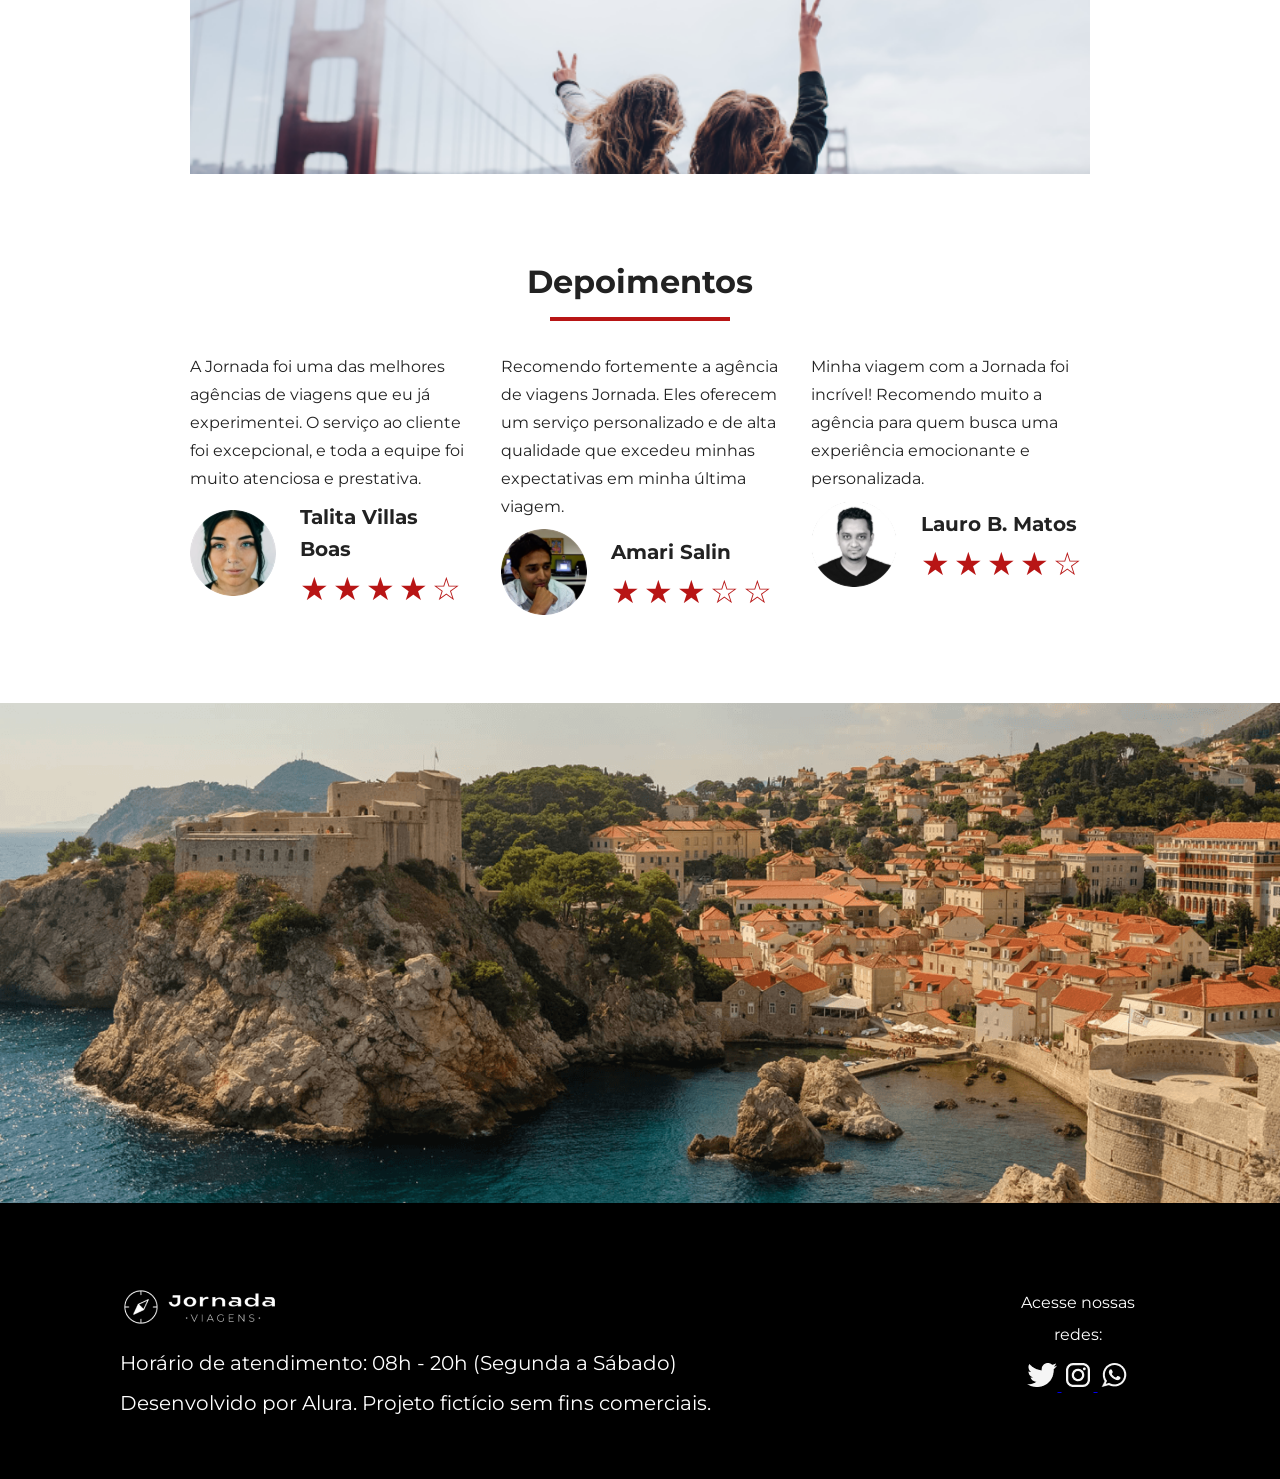
==== commit 8f312013: "Finaliza pagina de pacote de viagens" ====
--- a/index.html
+++ b/index.html
@@ -3,6 +3,22 @@
   <head>
     <meta charset="UTF-8" />
     <meta name="viewport" content="width=device-width, initial-scale=1.0" />
+    <meta
+      name="description"
+      content="Jornada viagens, agência apaixonada por criar viagens inesquecíveis"
+    />
+    <meta name="og:title" content="Jornada viagens" />
+    <meta
+      name="og:description"
+      content="Jornada viagens, agência apaixonada por criar viagens inesquecíveis"
+    />
+    <meta name="og:image" content="" />
+    <meta name="og:type" content="Website" />
+    <meta
+      name="og:url"
+      content="http://127.0.0.1:5500/Jornada-viagens/index.html"
+    />
+    <link rel="icon" href="favico.png" />
     <link rel="stylesheet" href="./css/style.css" />
     <title>Jornada Viagens</title>
   </head>
@@ -32,7 +48,7 @@
             </li>
             <li>
               <a
-                href="pacotes.html"
+                href="pacote-viagem.html"
                 target="_blank"
                 title="Acessar Pacotes de viagem"
                 >Pacote de viagem</a
@@ -176,7 +192,7 @@
         <article class="destiny tokyo">
           <header>
             <div class="destiny-img"></div>
-            <h4 class="content-title">Tokyo</h4>
+            <h3 class="content-title">Tokyo</h3>
           </header>
           <p class="content-text">
             Tóquio é uma cidade vibrante e cosmopolita, com seus templos
@@ -196,7 +212,7 @@
         <article class="destiny osaka">
           <header>
             <div class="destiny-img"></div>
-            <h4 class="content-title">Osaka</h4>
+            <h3 class="content-title">Osaka</h3>
           </header>
           <p class="content-text">
             Osaka é uma cidade agitada e moderna no Japãos. A cidade é famosa
@@ -217,7 +233,7 @@
     </section>
     <section class="payments">
       <div class="section-title">
-        <h2>Destinos Populares</h2>
+        <h2>Condições de pagamento</h2>
         <hr />
       </div>
       <div class="content-container">
@@ -255,7 +271,7 @@
               alt="imagem de perfil da cliente Talita Villas Boas"
             />
             <div class="profile-content">
-              <h4>Talita Villas Boas</h4>
+              <h3>Talita Villas Boas</h3>
               <div class="rating">
                 <span class="star">★</span>
                 <span class="star">★</span>
@@ -280,7 +296,7 @@
               alt="imagem de perfil da cliente Amari Salin"
             />
             <div class="profile-content">
-              <h4>Amari Salin</h4>
+              <h3>Amari Salin</h3>
               <div class="rating">
                 <span class="star">★</span>
                 <span class="star">★</span>
@@ -304,7 +320,7 @@
               alt="imagem de perfil da cliente Lauro B. Matos"
             />
             <div class="profile-content">
-              <h4>Lauro B. Matos</h4>
+              <h3>Lauro B. Matos</h3>
               <div class="rating">
                 <span class="star">★</span>
                 <span class="star">★</span>
